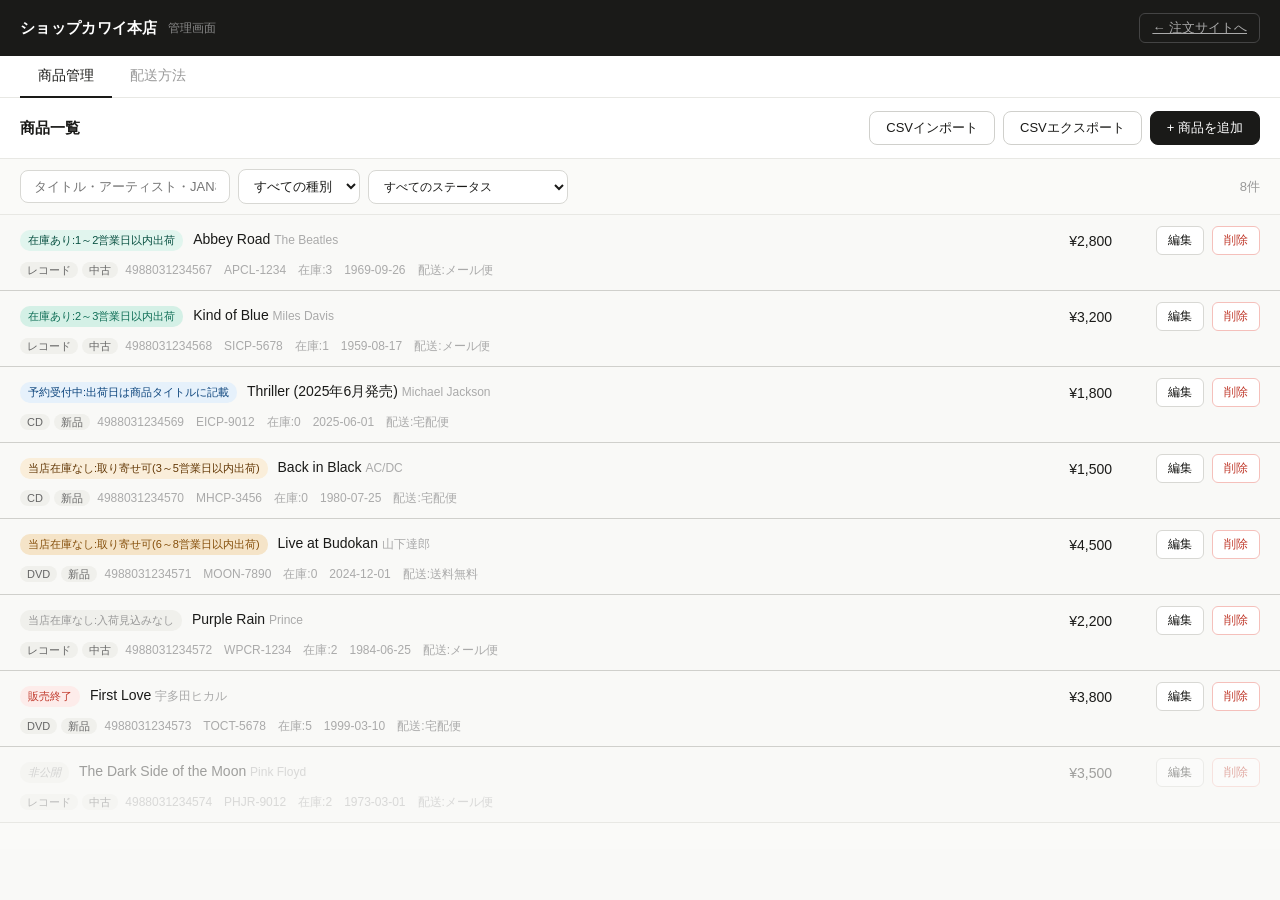
==== admin.html @ 80e2c45f "Add files via upload" ====
<!DOCTYPE html>
<html lang="ja">
<head>
<meta charset="UTF-8">
<meta name="viewport" content="width=device-width, initial-scale=1.0">
<title>管理画面 - ショップカワイ本店</title>
<style>
*{box-sizing:border-box;margin:0;padding:0}
body{font-family:-apple-system,BlinkMacSystemFont,'Hiragino Sans','Hiragino Kaku Gothic ProN','Noto Sans JP',sans-serif;background:#f9f9f7;color:#1a1a18;font-size:15px}

/* ========== 共通 ========== */
.btn{padding:7px 16px;border:1px solid #d0d0cc;border-radius:8px;font-size:13px;cursor:pointer;background:#fff;color:#1a1a18}
.btn:hover{background:#f3f3f0}
.btn.primary{background:#1a1a18;color:#fff;border-color:#1a1a18}
.btn.primary:hover{opacity:.85}
.btn.danger{color:#c0392b;border-color:#f5c0bb}
.btn.danger:hover{background:#fdf0ee}
.btn.sm{padding:5px 11px;font-size:12px}
.status-badge{font-size:11px;padding:2px 8px;border-radius:10px;white-space:nowrap;display:inline-block;line-height:1.5}
.cat-badge{font-size:11px;padding:2px 7px;border-radius:10px;background:#f0f0ec;color:#666;margin-right:4px}
.cond-badge{font-size:11px;padding:2px 7px;border-radius:10px;background:#f0f0ec;color:#666;margin-right:4px}
.s-in1{background:#e1f5ee;color:#085041}
.s-in2{background:#d4f0e6;color:#0f6e56}
.s-rsv{background:#e6f1fb;color:#0c447c}
.s-ord1{background:#faeeda;color:#633806}
.s-ord2{background:#f5e4c8;color:#854f0b}
.s-noin{background:#f0f0ec;color:#999}
.s-end{background:#fdecea;color:#c0392b}
.s-hid{background:#f0f0ec;color:#999;font-style:italic}

/* ========== ヘッダー ========== */
.site-header{background:#1a1a18;padding:13px 20px;display:flex;align-items:center;justify-content:space-between}
.site-logo{font-size:15px;font-weight:600;color:#fff;letter-spacing:.02em}
.header-sub{font-size:12px;color:#888;margin-left:10px}
.back-link{font-size:13px;color:#aaa;cursor:pointer;padding:5px 12px;border:1px solid #444;border-radius:6px}
.back-link:hover{color:#fff;border-color:#888}

/* ========== タブ ========== */
.admin-tabs{background:#fff;border-bottom:1px solid #e8e8e4;display:flex;padding:0 20px}
.admin-tab{padding:11px 18px;font-size:14px;cursor:pointer;color:#999;border-bottom:2px solid transparent;margin-bottom:-1px}
.admin-tab.active{color:#1a1a18;border-bottom-color:#1a1a18;font-weight:500}
.tab-content{display:none}
.tab-content.active{display:block}

/* ========== 商品管理 ========== */
.admin-header{padding:13px 20px;border-bottom:1px solid #e8e8e4;background:#fff;display:flex;align-items:center;justify-content:space-between;flex-wrap:wrap;gap:8px}
.admin-title{font-size:15px;font-weight:600;color:#1a1a18}
.admin-btns{display:flex;gap:8px;flex-wrap:wrap}
.admin-toolbar{padding:10px 20px;display:flex;gap:8px;flex-wrap:wrap;align-items:center;border-bottom:1px solid #e8e8e4;background:#fafaf8}
.admin-search{padding:8px 13px;border:1px solid #d8d8d4;border-radius:8px;font-size:13px;color:#1a1a18;background:#fff;width:210px;outline:none}
.admin-search:focus{border-color:#888}
.admin-select{padding:8px 11px;border:1px solid #d8d8d4;border-radius:8px;font-size:13px;color:#1a1a18;background:#fff;max-width:200px}
.count-label{font-size:13px;color:#999;margin-left:auto}

/* 2行テーブル（管理画面） */
.admin-tbl{width:100%;border-collapse:collapse;font-size:14px}
.admin-tbl .r1 td{padding:11px 20px 4px;border-top:1px solid #d0d0cc;vertical-align:middle}
.admin-tbl .r2 td{padding:3px 20px 11px;vertical-align:top}
.admin-tbl .r1:first-child td{border-top:none}
.admin-tbl tr:hover td{background:#f8f8f6}
.admin-tbl .hidden-row td{opacity:.4}
.title-cell{min-width:0}
.meta-cell{font-size:12px;color:#aaa}
.admin-price-col{text-align:right;white-space:nowrap;font-weight:500;width:100px;vertical-align:middle;padding:11px 20px 4px}
.admin-action-col{text-align:right;white-space:nowrap;width:100px;vertical-align:middle;padding:11px 20px 4px}
.act-btn{padding:5px 11px;border:1px solid #d8d8d4;border-radius:6px;font-size:12px;cursor:pointer;background:#fff;color:#1a1a18;margin-left:4px}
.act-btn:hover{background:#f3f3f0}
.act-btn.del{color:#c0392b;border-color:#f5c0bb}
.act-btn.del:hover{background:#fdf0ee}

/* ページネーション */
.pagination{padding:13px 20px;display:flex;align-items:center;gap:7px;border-top:1px solid #e8e8e4;flex-wrap:wrap;background:#fafaf8}
.page-btn{padding:6px 13px;border:1px solid #d8d8d4;border-radius:7px;font-size:13px;cursor:pointer;background:#fff;color:#1a1a18}
.page-btn:hover{background:#f3f3f0}
.page-btn.active{background:#1a1a18;color:#fff;border-color:#1a1a18}
.page-info{font-size:13px;color:#999;margin-left:auto}

/* ========== 配送方法管理 ========== */
.shipping-wrap{padding:20px;max-width:860px}
.shipping-card{background:#fff;border:1px solid #e8e8e4;border-radius:12px;margin-bottom:14px;overflow:hidden}
.shipping-card-header{padding:14px 18px;display:flex;align-items:center;gap:10px;border-bottom:1px solid #f0f0ec}
.shipping-card-title{font-size:15px;font-weight:600;flex:1}
.shipping-type-badge{font-size:11px;padding:3px 9px;border-radius:10px;background:#f0f0ec;color:#666}
.shipping-type-badge.flat{background:#e6f1fb;color:#0c447c}
.shipping-type-badge.pref{background:#faeeda;color:#633806}
.shipping-type-badge.free{background:#e1f5ee;color:#085041}
.default-badge{font-size:11px;padding:3px 9px;border-radius:10px;background:#1a1a18;color:#fff}
.shipping-card-body{padding:14px 18px;font-size:13px;color:#888}
.pref-grid{display:grid;grid-template-columns:repeat(auto-fill,minmax(160px,1fr));gap:6px;margin-top:10px}
.pref-row{display:flex;align-items:center;gap:6px;font-size:12px}
.pref-name{width:72px;color:#555;flex-shrink:0}
.pref-input{width:80px;padding:3px 7px;border:1px solid #d8d8d4;border-radius:5px;font-size:12px;text-align:right}
.add-shipping-btn{background:#fff;border:1px dashed #d0d0cc;border-radius:12px;padding:16px;text-align:center;cursor:pointer;color:#999;font-size:14px;margin-bottom:14px}
.add-shipping-btn:hover{background:#f5f5f2;color:#555}

/* ========== モーダル共通 ========== */
.modal-overlay{display:none;position:fixed;inset:0;background:rgba(0,0,0,.45);z-index:300;align-items:flex-start;justify-content:center;padding:40px 16px;overflow-y:auto}
.modal-overlay.open{display:flex}
.modal{background:#fff;border-radius:14px;border:1px solid #e8e8e4;width:100%;max-width:580px;overflow:hidden}
.modal-header{padding:15px 18px;border-bottom:1px solid #e8e8e4;display:flex;align-items:center;justify-content:space-between}
.modal-title{font-size:15px;font-weight:600;color:#1a1a18}
.modal-close{background:transparent;border:none;font-size:21px;cursor:pointer;color:#ccc;line-height:1}
.modal-close:hover{color:#999}
.modal-body{padding:18px;display:grid;grid-template-columns:1fr 1fr;gap:13px}
.modal-body .full{grid-column:1/-1}
.modal-label{font-size:12px;color:#999;margin-bottom:5px;display:block;font-weight:500}
.modal-input,.modal-select{width:100%;padding:9px 11px;border:1px solid #d8d8d4;border-radius:8px;font-size:14px;color:#1a1a18;background:#fff;font-family:inherit;outline:none}
.modal-input:focus,.modal-select:focus{border-color:#888}
.modal-footer{padding:13px 18px;border-top:1px solid #e8e8e4;display:flex;justify-content:flex-end;gap:8px}

/* 配送モーダル */
.shipping-modal-body{padding:18px}
.shipping-type-select{display:flex;gap:10px;margin-bottom:16px}
.type-opt{flex:1;border:1px solid #d8d8d4;border-radius:8px;padding:12px;text-align:center;cursor:pointer;font-size:13px;color:#888}
.type-opt.selected{border-color:#1a1a18;background:#1a1a18;color:#fff}
.type-opt:hover:not(.selected){background:#f5f5f2}
.modal-pref-grid{display:grid;grid-template-columns:repeat(auto-fill,minmax(150px,1fr));gap:6px;max-height:260px;overflow-y:auto;border:1px solid #e8e8e4;border-radius:8px;padding:10px;margin-top:8px}

/* CSV */
.csv-note{font-size:13px;color:#888;margin-bottom:11px;line-height:1.7}
.csv-format{background:#f5f5f2;border-radius:8px;padding:11px;font-size:11px;font-family:monospace;color:#888;margin-bottom:15px;word-break:break-all}
.file-drop{border:1px dashed #d0d0cc;border-radius:10px;padding:24px;text-align:center;cursor:pointer;margin-bottom:13px}
.file-drop:hover{background:#f5f5f2}
.import-opt{display:flex;flex-direction:column;gap:9px;margin-bottom:9px}
.import-opt label{display:flex;align-items:center;gap:7px;font-size:13px;color:#888;cursor:pointer}

/* レスポンシブ */
@media(max-width:600px){
  .admin-toolbar{gap:6px}
  .admin-search{width:100%}
  .shipping-type-select{flex-direction:column}
}
</style>
</head>
<body>

<div class="site-header">
  <div style="display:flex;align-items:center">
    <span class="site-logo">ショップカワイ本店</span>
    <span class="header-sub">管理画面</span>
  </div>
  <a href="index.html" class="back-link">← 注文サイトへ</a>
</div>

<div class="admin-tabs">
  <div class="admin-tab active" onclick="showTab('products')" id="tab-products">商品管理</div>
  <div class="admin-tab" onclick="showTab('shipping')" id="tab-shipping">配送方法</div>
</div>

<!-- ========== 商品管理タブ ========== -->
<div class="tab-content active" id="content-products">
  <div class="admin-header">
    <span class="admin-title">商品一覧</span>
    <div class="admin-btns">
      <button class="btn" onclick="openCsvModal()">CSVインポート</button>
      <button class="btn" onclick="exportCsv()">CSVエクスポート</button>
      <button class="btn primary" onclick="openEditModal(null)">+ 商品を追加</button>
    </div>
  </div>
  <div class="admin-toolbar">
    <input class="admin-search" type="text" placeholder="タイトル・アーティスト・JAN検索" oninput="doAdminSearch(this.value)">
    <select class="admin-select" onchange="doAdminFilterCat(this.value)">
      <option value="">すべての種別</option>
      <option>CD</option><option>DVD</option><option>レコード</option>
    </select>
    <select class="admin-select" onchange="doAdminFilterStatus(this.value)" style="font-size:12px">
      <option value="">すべてのステータス</option>
      <option>在庫あり:1～2営業日以内出荷</option>
      <option>在庫あり:2～3営業日以内出荷</option>
      <option>予約受付中:出荷日は商品タイトルに記載</option>
      <option>当店在庫なし:取り寄せ可(3～5営業日以内出荷)</option>
      <option>当店在庫なし:取り寄せ可(6～8営業日以内出荷)</option>
      <option>当店在庫なし:入荷見込みなし</option>
      <option>販売終了</option>
      <option>非公開</option>
    </select>
    <span class="count-label" id="admin-count"></span>
  </div>
  <div style="overflow-x:auto">
    <table class="admin-tbl"><tbody id="admin-tbl-body"></tbody></table>
  </div>
  <div class="pagination" id="pagination"></div>
</div>

<!-- ========== 配送方法タブ ========== -->
<div class="tab-content" id="content-shipping">
  <div class="admin-header">
    <span class="admin-title">配送方法の設定</span>
    <button class="btn primary" onclick="openShippingModal(null)">+ 配送方法を追加</button>
  </div>
  <div class="shipping-wrap" id="shipping-list"></div>
</div>

<!-- ===== 商品編集モーダル ===== -->
<div class="modal-overlay" id="edit-modal">
  <div class="modal">
    <div class="modal-header">
      <span class="modal-title" id="edit-modal-title">商品を追加</span>
      <button class="modal-close" onclick="closeEditModal()">✕</button>
    </div>
    <div class="modal-body">
      <div class="full"><label class="modal-label">ステータス</label>
        <select class="modal-select" id="f-status">
          <option>在庫あり:1～2営業日以内出荷</option>
          <option>在庫あり:2～3営業日以内出荷</option>
          <option>予約受付中:出荷日は商品タイトルに記載</option>
          <option>当店在庫なし:取り寄せ可(3～5営業日以内出荷)</option>
          <option>当店在庫なし:取り寄せ可(6～8営業日以内出荷)</option>
          <option>当店在庫なし:入荷見込みなし</option>
          <option>販売終了</option>
          <option>非公開</option>
        </select>
      </div>
      <div class="full"><label class="modal-label">配送方法</label>
        <select class="modal-select" id="f-shipping"></select>
      </div>
      <div><label class="modal-label">種別</label>
        <select class="modal-select" id="f-cat"><option>CD</option><option>DVD</option><option>レコード</option></select>
      </div>
      <div><label class="modal-label">コンディション</label>
        <select class="modal-select" id="f-cond"><option>新品</option><option>中古</option></select>
      </div>
      <div class="full"><label class="modal-label">タイトル</label><input class="modal-input" id="f-title" placeholder="タイトルを入力"></div>
      <div class="full"><label class="modal-label">アーティスト</label><input class="modal-input" id="f-artist" placeholder="アーティスト名"></div>
      <div><label class="modal-label">JANコード</label><input class="modal-input" id="f-jan" placeholder="4988031234567"></div>
      <div><label class="modal-label">品番</label><input class="modal-input" id="f-num" placeholder="XXXX-0000"></div>
      <div><label class="modal-label">発売日</label><input class="modal-input" type="date" id="f-date"></div>
      <div><label class="modal-label">在庫数</label><input class="modal-input" type="number" id="f-stock" placeholder="0" min="0"></div>
      <div class="full"><label class="modal-label">価格(税込)</label><input class="modal-input" type="number" id="f-price" placeholder="0" min="0"></div>
    </div>
    <div class="modal-footer">
      <button class="btn" onclick="closeEditModal()">キャンセル</button>
      <button class="btn primary" onclick="saveProduct()">保存</button>
    </div>
  </div>
</div>

<!-- ===== CSVモーダル ===== -->
<div class="modal-overlay" id="csv-modal">
  <div class="modal">
    <div class="modal-header">
      <span class="modal-title">CSVインポート</span>
      <button class="modal-close" onclick="closeCsvModal()">✕</button>
    </div>
    <div style="padding:18px">
      <div class="csv-note">
        Googleスプレッドシートで「ファイル → ダウンロード → CSV(.csv)」で書き出したファイルを読み込めます。<br>
        1行目はヘッダー行として扱われます。配送方法は配送方法名で照合します。
      </div>
      <div class="csv-format">ステータス,種別,タイトル,アーティスト,JANコード,品番,コンディション,発売日,在庫数,価格,配送方法名</div>
      <div class="file-drop" onclick="document.getElementById('csv-file').click()">
        <div style="font-size:14px;color:#888">クリックしてCSVファイルを選択</div>
        <div style="font-size:12px;color:#bbb;margin-top:4px">または .csv ファイルをここにドロップ</div>
        <input type="file" id="csv-file" accept=".csv" style="display:none" onchange="readCsv(this)">
      </div>
      <div class="import-opt">
        <label><input type="radio" name="import-mode" value="merge" checked> 既存データに追加・上書き（JANコードで照合）</label>
        <label><input type="radio" name="import-mode" value="replace"> 全データを置き換える</label>
      </div>
      <div id="csv-preview" style="font-size:13px;color:#888;margin-top:9px"></div>
    </div>
    <div class="modal-footer">
      <button class="btn" onclick="closeCsvModal()">キャンセル</button>
      <button class="btn primary" id="import-btn" onclick="doImport()" style="display:none">インポート実行</button>
    </div>
  </div>
</div>

<!-- ===== 配送方法モーダル ===== -->
<div class="modal-overlay" id="shipping-modal">
  <div class="modal" style="max-width:640px">
    <div class="modal-header">
      <span class="modal-title" id="shipping-modal-title">配送方法を追加</span>
      <button class="modal-close" onclick="closeShippingModal()">✕</button>
    </div>
    <div class="shipping-modal-body">
      <div style="margin-bottom:13px">
        <label class="modal-label">配送方法名</label>
        <input class="modal-input" id="s-name" placeholder="例：メール便、ゆうパック など">
      </div>
      <div style="margin-bottom:13px">
        <label class="modal-label">料金タイプ</label>
        <div class="shipping-type-select">
          <div class="type-opt selected" onclick="selectType('flat',this)" id="type-flat">全国一律</div>
          <div class="type-opt" onclick="selectType('pref',this)" id="type-pref">都道府県別</div>
          <div class="type-opt" onclick="selectType('free',this)" id="type-free">送料無料</div>
        </div>
      </div>
      <!-- 全国一律 -->
      <div id="flat-area">
        <label class="modal-label">送料（円）</label>
        <input class="modal-input" type="number" id="s-flat-fee" placeholder="200" min="0" style="width:160px">
      </div>
      <!-- 都道府県別 -->
      <div id="pref-area" style="display:none">
        <label class="modal-label">都道府県別送料（円）</label>
        <div class="modal-pref-grid" id="pref-fee-grid"></div>
      </div>
      <!-- 送料無料は入力不要 -->
      <div id="free-area" style="display:none">
        <div style="background:#e1f5ee;border-radius:8px;padding:12px;font-size:13px;color:#085041">送料無料として設定されます。</div>
      </div>
      <div style="margin-top:16px;display:flex;align-items:center;gap:8px">
        <input type="checkbox" id="s-default" style="width:16px;height:16px">
        <label for="s-default" style="font-size:14px;color:#555;cursor:pointer">この配送方法をデフォルトに設定する</label>
      </div>
    </div>
    <div class="modal-footer">
      <button class="btn" onclick="closeShippingModal()">キャンセル</button>
      <button class="btn primary" onclick="saveShipping()">保存</button>
    </div>
  </div>
</div>

<script>
// ============================================================
// 設定
// ============================================================
const STATUS_CLASS = {
  '在庫あり:1～2営業日以内出荷':               's-in1',
  '在庫あり:2～3営業日以内出荷':               's-in2',
  '予約受付中:出荷日は商品タイトルに記載':       's-rsv',
  '当店在庫なし:取り寄せ可(3～5営業日以内出荷)': 's-ord1',
  '当店在庫なし:取り寄せ可(6～8営業日以内出荷)': 's-ord2',
  '当店在庫なし:入荷見込みなし':               's-noin',
  '販売終了': 's-end',
  '非公開':   's-hid',
};

const PREFS = ['北海道','青森県','岩手県','宮城県','秋田県','山形県','福島県','茨城県','栃木県','群馬県','埼玉県','千葉県','東京都','神奈川県','新潟県','富山県','石川県','福井県','山梨県','長野県','岐阜県','静岡県','愛知県','三重県','滋賀県','京都府','大阪府','兵庫県','奈良県','和歌山県','鳥取県','島根県','岡山県','広島県','山口県','徳島県','香川県','愛媛県','高知県','福岡県','佐賀県','長崎県','熊本県','大分県','宮崎県','鹿児島県','沖縄県'];

// ============================================================
// localStorage
// ============================================================
function loadProducts() {
  try { const d = localStorage.getItem('skProducts'); return d ? JSON.parse(d) : getDefaultProducts(); }
  catch(e) { return getDefaultProducts(); }
}
function saveProducts() {
  localStorage.setItem('skProducts', JSON.stringify(products));
}
function loadShippingMethods() {
  try { const d = localStorage.getItem('skShipping'); return d ? JSON.parse(d) : getDefaultShipping(); }
  catch(e) { return getDefaultShipping(); }
}
function saveShippingMethods() {
  localStorage.setItem('skShipping', JSON.stringify(shippingMethods));
}

function getDefaultProducts() {
  return [
    {id:1,status:'在庫あり:1～2営業日以内出荷',cat:'レコード',title:'Abbey Road',artist:'The Beatles',jan:'4988031234567',num:'APCL-1234',cond:'中古',date:'1969-09-26',stock:3,price:2800,shippingId:1},
    {id:2,status:'在庫あり:2～3営業日以内出荷',cat:'レコード',title:'Kind of Blue',artist:'Miles Davis',jan:'4988031234568',num:'SICP-5678',cond:'中古',date:'1959-08-17',stock:1,price:3200,shippingId:1},
    {id:3,status:'予約受付中:出荷日は商品タイトルに記載',cat:'CD',title:'Thriller (2025年6月発売)',artist:'Michael Jackson',jan:'4988031234569',num:'EICP-9012',cond:'新品',date:'2025-06-01',stock:0,price:1800,shippingId:2},
    {id:4,status:'当店在庫なし:取り寄せ可(3～5営業日以内出荷)',cat:'CD',title:'Back in Black',artist:'AC/DC',jan:'4988031234570',num:'MHCP-3456',cond:'新品',date:'1980-07-25',stock:0,price:1500,shippingId:2},
    {id:5,status:'当店在庫なし:取り寄せ可(6～8営業日以内出荷)',cat:'DVD',title:'Live at Budokan',artist:'山下達郎',jan:'4988031234571',num:'MOON-7890',cond:'新品',date:'2024-12-01',stock:0,price:4500,shippingId:3},
    {id:6,status:'当店在庫なし:入荷見込みなし',cat:'レコード',title:'Purple Rain',artist:'Prince',jan:'4988031234572',num:'WPCR-1234',cond:'中古',date:'1984-06-25',stock:2,price:2200,shippingId:1},
    {id:7,status:'販売終了',cat:'DVD',title:'First Love',artist:'宇多田ヒカル',jan:'4988031234573',num:'TOCT-5678',cond:'新品',date:'1999-03-10',stock:5,price:3800,shippingId:2},
    {id:8,status:'非公開',cat:'レコード',title:'The Dark Side of the Moon',artist:'Pink Floyd',jan:'4988031234574',num:'PHJR-9012',cond:'中古',date:'1973-03-01',stock:2,price:3500,shippingId:1},
  ];
}

function getDefaultShipping() {
  return [
    {id:1,name:'メール便',type:'flat',flatFee:200,isDefault:true},
    {id:2,name:'宅配便',type:'pref',prefFees:{'北海道':1500,'青森県':1200,'岩手県':1200,'宮城県':1200,'秋田県':1200,'山形県':1200,'福島県':1100,'茨城県':800,'栃木県':800,'群馬県':800,'埼玉県':800,'千葉県':800,'東京都':800,'神奈川県':800,'新潟県':900,'富山県':900,'石川県':900,'福井県':900,'山梨県':900,'長野県':900,'岐阜県':900,'静岡県':900,'愛知県':900,'三重県':900,'滋賀県':1000,'京都府':1000,'大阪府':1000,'兵庫県':1000,'奈良県':1000,'和歌山県':1000,'鳥取県':1100,'島根県':1100,'岡山県':1100,'広島県':1100,'山口県':1100,'徳島県':1200,'香川県':1200,'愛媛県':1200,'高知県':1200,'福岡県':1200,'佐賀県':1200,'長崎県':1200,'熊本県':1200,'大分県':1200,'宮崎県':1200,'鹿児島県':1200,'沖縄県':1800},isDefault:false},
    {id:3,name:'送料無料',type:'free',flatFee:0,isDefault:false},
  ];
}

let products = loadProducts();
let shippingMethods = loadShippingMethods();
let nextProductId = products.length ? Math.max(...products.map(p=>p.id)) + 1 : 1;
let nextShippingId = shippingMethods.length ? Math.max(...shippingMethods.map(s=>s.id)) + 1 : 1;

// ============================================================
// タブ切替
// ============================================================
function showTab(name) {
  document.querySelectorAll('.admin-tab').forEach(t => t.classList.remove('active'));
  document.querySelectorAll('.tab-content').forEach(c => c.classList.remove('active'));
  document.getElementById('tab-' + name).classList.add('active');
  document.getElementById('content-' + name).classList.add('active');
  if (name === 'shipping') renderShipping();
}

// ============================================================
// 商品管理
// ============================================================
let adminSearch = '', adminFilterCat = '', adminFilterStatus = '';
let curPage = 1;
const PER_PAGE = 20;
let editingId = null, csvRows = [];

function adminFiltered() {
  return products.filter(p => {
    const s = adminSearch.toLowerCase();
    const ms = s === '' || p.title.toLowerCase().includes(s) || p.artist.toLowerCase().includes(s) || p.jan.includes(s) || p.num.toLowerCase().includes(s);
    return ms && (adminFilterCat === '' || p.cat === adminFilterCat) && (adminFilterStatus === '' || p.status === adminFilterStatus);
  });
}

function doAdminSearch(v)       { adminSearch = v;       curPage = 1; renderAdmin(); }
function doAdminFilterCat(v)    { adminFilterCat = v;    curPage = 1; renderAdmin(); }
function doAdminFilterStatus(v) { adminFilterStatus = v; curPage = 1; renderAdmin(); }

function getShippingName(id) {
  const s = shippingMethods.find(x => x.id === id);
  return s ? s.name : '—';
}

function renderAdmin() {
  const list  = adminFiltered();
  const total = list.length;
  const pages = Math.max(1, Math.ceil(total / PER_PAGE));
  if (curPage > pages) curPage = 1;
  const slice = list.slice((curPage - 1) * PER_PAGE, curPage * PER_PAGE);
  document.getElementById('admin-count').textContent = total + '件';

  const tbody = document.getElementById('admin-tbl-body');
  if (!slice.length) {
    tbody.innerHTML = '<tr><td style="text-align:center;padding:36px;color:#bbb">該当商品なし</td></tr>';
    renderPagination(0, 1); return;
  }
  tbody.innerHTML = slice.map(p => {
    const hidden = p.status === '非公開';
    return `
      <tr class="r1${hidden ? ' hidden-row' : ''}">
        <td class="title-cell">
          <span class="status-badge ${STATUS_CLASS[p.status] || 's-hid'}" style="margin-right:6px">${p.status}</span>
          <span style="font-weight:500">${p.title}</span> <span style="font-size:12px;color:#aaa;font-weight:400">${p.artist}</span>
        </td>
        <td class="admin-price-col">¥${p.price.toLocaleString()}</td>
        <td class="admin-action-col">
          <button class="act-btn" onclick="openEditModal(${p.id})">編集</button>
          <button class="act-btn del" onclick="deleteProduct(${p.id})">削除</button>
        </td>
      </tr>
      <tr class="r2${hidden ? ' hidden-row' : ''}">
        <td class="meta-cell" colspan="3">
          <span class="cat-badge">${p.cat}</span><span class="cond-badge">${p.cond}</span>
          ${p.jan}　${p.num}　在庫:${p.stock}　${p.date || ''}　配送:${getShippingName(p.shippingId)}
        </td>
      </tr>`;
  }).join('');
  renderPagination(total, pages);
}

function renderPagination(total, pages) {
  const el = document.getElementById('pagination');
  if (pages <= 1) { el.innerHTML = ''; return; }
  let h = '';
  for (let i = 1; i <= pages; i++) h += `<button class="page-btn${i === curPage ? ' active' : ''}" onclick="goPage(${i})">${i}</button>`;
  h += `<span class="page-info">${curPage} / ${pages} ページ</span>`;
  el.innerHTML = h;
}

function goPage(p) { curPage = p; renderAdmin(); }

function buildShippingSelect(selectedId) {
  const sel = document.getElementById('f-shipping');
  const defaultS = shippingMethods.find(s => s.isDefault);
  sel.innerHTML = shippingMethods.map(s =>
    `<option value="${s.id}"${s.id === selectedId ? ' selected' : ''}>${s.name}${s.isDefault ? '（デフォルト）' : ''}</option>`
  ).join('');
  if (!selectedId && defaultS) sel.value = defaultS.id;
}

function openEditModal(id) {
  editingId = id;
  document.getElementById('edit-modal-title').textContent = id ? '商品を編集' : '商品を追加';
  if (id) {
    const p = products.find(x => x.id === id);
    document.getElementById('f-status').value = p.status;
    document.getElementById('f-cat').value    = p.cat;
    document.getElementById('f-cond').value   = p.cond;
    document.getElementById('f-title').value  = p.title;
    document.getElementById('f-artist').value = p.artist;
    document.getElementById('f-jan').value    = p.jan;
    document.getElementById('f-num').value    = p.num;
    document.getElementById('f-date').value   = p.date || '';
    document.getElementById('f-stock').value  = p.stock;
    document.getElementById('f-price').value  = p.price;
    buildShippingSelect(p.shippingId);
  } else {
    ['f-title','f-artist','f-jan','f-num','f-date','f-stock','f-price'].forEach(x => document.getElementById(x).value = '');
    document.getElementById('f-status').value = '在庫あり:1～2営業日以内出荷';
    document.getElementById('f-cat').value    = 'CD';
    document.getElementById('f-cond').value   = '新品';
    buildShippingSelect(null);
  }
  document.getElementById('edit-modal').classList.add('open');
}

function closeEditModal() { document.getElementById('edit-modal').classList.remove('open'); }

function saveProduct() {
  const p = {
    status:     document.getElementById('f-status').value,
    cat:        document.getElementById('f-cat').value,
    cond:       document.getElementById('f-cond').value,
    title:      document.getElementById('f-title').value.trim(),
    artist:     document.getElementById('f-artist').value.trim(),
    jan:        document.getElementById('f-jan').value.trim(),
    num:        document.getElementById('f-num').value.trim(),
    date:       document.getElementById('f-date').value,
    stock:      parseInt(document.getElementById('f-stock').value) || 0,
    price:      parseInt(document.getElementById('f-price').value) || 0,
    shippingId: parseInt(document.getElementById('f-shipping').value) || shippingMethods.find(s=>s.isDefault)?.id || 1,
  };
  if (!p.title) { alert('タイトルを入力してください'); return; }
  if (editingId) {
    const idx = products.findIndex(x => x.id === editingId);
    products[idx] = { ...products[idx], ...p };
  } else {
    products.unshift({ id: nextProductId++, ...p });
  }
  saveProducts();
  closeEditModal();
  renderAdmin();
}

function deleteProduct(id) {
  if (!confirm('この商品を削除しますか？')) return;
  products = products.filter(x => x.id !== id);
  saveProducts();
  renderAdmin();
}

// ============================================================
// CSV
// ============================================================
function openCsvModal() {
  csvRows = [];
  document.getElementById('csv-preview').textContent = '';
  document.getElementById('import-btn').style.display = 'none';
  document.getElementById('csv-file').value = '';
  document.getElementById('csv-modal').classList.add('open');
}
function closeCsvModal() { document.getElementById('csv-modal').classList.remove('open'); }

function readCsv(input) {
  const file = input.files[0]; if (!file) return;
  const reader = new FileReader();
  reader.onload = e => {
    const lines = e.target.result.split(/\r?\n/).filter(l => l.trim());
    csvRows = lines.slice(1).map(line => {
      const c = line.split(',');
      const shippingName = (c[10] || '').trim();
      const sm = shippingMethods.find(s => s.name === shippingName);
      const defaultSm = shippingMethods.find(s => s.isDefault) || shippingMethods[0];
      return {
        status:     c[0] || '在庫あり:1～2営業日以内出荷',
        cat:        c[1] || 'CD',
        title:      c[2] || '',
        artist:     c[3] || '',
        jan:        c[4] || '',
        num:        c[5] || '',
        cond:       c[6] || '新品',
        date:       c[7] || '',
        stock:      parseInt(c[8]) || 0,
        price:      parseInt(c[9]) || 0,
        shippingId: sm ? sm.id : defaultSm.id,
      };
    }).filter(r => r.title);
    document.getElementById('csv-preview').textContent = csvRows.length + '件のデータを読み込みました';
    document.getElementById('import-btn').style.display = '';
  };
  reader.readAsText(file, 'UTF-8');
}

function doImport() {
  const mode = document.querySelector('input[name="import-mode"]:checked').value;
  if (mode === 'replace') {
    products = csvRows.map((r, i) => ({ id: nextProductId + i, ...r }));
    nextProductId += csvRows.length;
  } else {
    csvRows.forEach(r => {
      const idx = products.findIndex(p => p.jan && p.jan === r.jan);
      if (idx >= 0) products[idx] = { ...products[idx], ...r };
      else products.unshift({ id: nextProductId++, ...r });
    });
  }
  saveProducts();
  closeCsvModal();
  renderAdmin();
  alert(csvRows.length + '件をインポートしました');
}

function exportCsv() {
  const header = 'ステータス,種別,タイトル,アーティスト,JANコード,品番,コンディション,発売日,在庫数,価格,配送方法名';
  const rows = products.map(p => {
    const sname = getShippingName(p.shippingId);
    return [p.status,p.cat,p.title,p.artist,p.jan,p.num,p.cond,p.date||'',p.stock,p.price,sname].join(',');
  });
  const blob = new Blob(['\uFEFF' + header + '\n' + rows.join('\n')], { type: 'text/csv;charset=utf-8;' });
  const a = document.createElement('a'); a.href = URL.createObjectURL(blob); a.download = 'products.csv'; a.click();
}

// ============================================================
// 配送方法管理
// ============================================================
let editingShippingId = null;
let currentType = 'flat';

function renderShipping() {
  const el = document.getElementById('shipping-list');
  if (!shippingMethods.length) {
    el.innerHTML = '<div style="text-align:center;padding:40px;color:#bbb;font-size:14px">配送方法が登録されていません</div>';
    return;
  }
  el.innerHTML = shippingMethods.map(s => {
    const typeLabel = { flat:'全国一律', pref:'都道府県別', free:'送料無料' }[s.type] || s.type;
    let bodyHtml = '';
    if (s.type === 'flat') bodyHtml = `全国一律 ¥${s.flatFee.toLocaleString()}`;
    else if (s.type === 'free') bodyHtml = '送料無料';
    else if (s.type === 'pref') {
      const fees = Object.entries(s.prefFees).map(([k,v]) => `${k}:¥${v.toLocaleString()}`).join('　');
      bodyHtml = `<div style="margin-top:4px;line-height:1.8;font-size:12px">${fees}</div>`;
    }
    return `
      <div class="shipping-card">
        <div class="shipping-card-header">
          <span class="shipping-card-title">${s.name}</span>
          <span class="shipping-type-badge ${s.type}">${typeLabel}</span>
          ${s.isDefault ? '<span class="default-badge">デフォルト</span>' : ''}
          <button class="btn sm" style="margin-left:8px" onclick="openShippingModal(${s.id})">編集</button>
          <button class="btn sm danger" onclick="deleteShipping(${s.id})">削除</button>
        </div>
        <div class="shipping-card-body">${bodyHtml}</div>
      </div>`;
  }).join('');
}

function selectType(type, el) {
  currentType = type;
  document.querySelectorAll('.type-opt').forEach(o => o.classList.remove('selected'));
  el.classList.add('selected');
  document.getElementById('flat-area').style.display = type === 'flat' ? 'block' : 'none';
  document.getElementById('pref-area').style.display = type === 'pref' ? 'block' : 'none';
  document.getElementById('free-area').style.display = type === 'free' ? 'block' : 'none';
}

function buildPrefGrid(existingFees) {
  const grid = document.getElementById('pref-fee-grid');
  grid.innerHTML = PREFS.map(pref => `
    <div class="pref-row">
      <span class="pref-name">${pref}</span>
      <input class="pref-input" type="number" min="0" data-pref="${pref}" value="${existingFees && existingFees[pref] !== undefined ? existingFees[pref] : ''}">
    </div>`).join('');
}

function openShippingModal(id) {
  editingShippingId = id;
  document.getElementById('shipping-modal-title').textContent = id ? '配送方法を編集' : '配送方法を追加';

  if (id) {
    const s = shippingMethods.find(x => x.id === id);
    document.getElementById('s-name').value = s.name;
    document.getElementById('s-default').checked = s.isDefault;
    selectType(s.type, document.getElementById('type-' + s.type));
    if (s.type === 'flat') document.getElementById('s-flat-fee').value = s.flatFee;
    if (s.type === 'pref') buildPrefGrid(s.prefFees);
    else buildPrefGrid({});
  } else {
    document.getElementById('s-name').value = '';
    document.getElementById('s-default').checked = false;
    document.getElementById('s-flat-fee').value = '';
    selectType('flat', document.getElementById('type-flat'));
    buildPrefGrid({});
  }
  document.getElementById('shipping-modal').classList.add('open');
}

function closeShippingModal() { document.getElementById('shipping-modal').classList.remove('open'); }

function saveShipping() {
  const name = document.getElementById('s-name').value.trim();
  if (!name) { alert('配送方法名を入力してください'); return; }
  const isDefault = document.getElementById('s-default').checked;

  let obj = { name, type: currentType, isDefault };

  if (currentType === 'flat') {
    obj.flatFee = parseInt(document.getElementById('s-flat-fee').value) || 0;
  } else if (currentType === 'pref') {
    const fees = {};
    document.querySelectorAll('#pref-fee-grid .pref-input').forEach(inp => {
      const v = parseInt(inp.value);
      if (!isNaN(v)) fees[inp.dataset.pref] = v;
    });
    obj.prefFees = fees;
  } else if (currentType === 'free') {
    obj.flatFee = 0;
  }

  if (isDefault) shippingMethods.forEach(s => s.isDefault = false);

  if (editingShippingId) {
    const idx = shippingMethods.findIndex(x => x.id === editingShippingId);
    shippingMethods[idx] = { ...shippingMethods[idx], ...obj };
  } else {
    shippingMethods.push({ id: nextShippingId++, ...obj });
  }

  saveShippingMethods();
  closeShippingModal();
  renderShipping();
  renderAdmin();
}

function deleteShipping(id) {
  if (shippingMethods.length <= 1) { alert('配送方法は最低1つ必要です'); return; }
  if (!confirm('この配送方法を削除しますか？\nこの配送方法が設定されている商品はデフォルトに変更されます。')) return;
  shippingMethods = shippingMethods.filter(x => x.id !== id);
  const def = shippingMethods.find(s => s.isDefault) || shippingMethods[0];
  if (!shippingMethods.find(s => s.isDefault)) def.isDefault = true;
  products.forEach(p => { if (p.shippingId === id) p.shippingId = def.id; });
  saveProducts();
  saveShippingMethods();
  renderShipping();
  renderAdmin();
}

// ============================================================
// 初期描画
// ============================================================
renderAdmin();
</script>
</body>
</html>
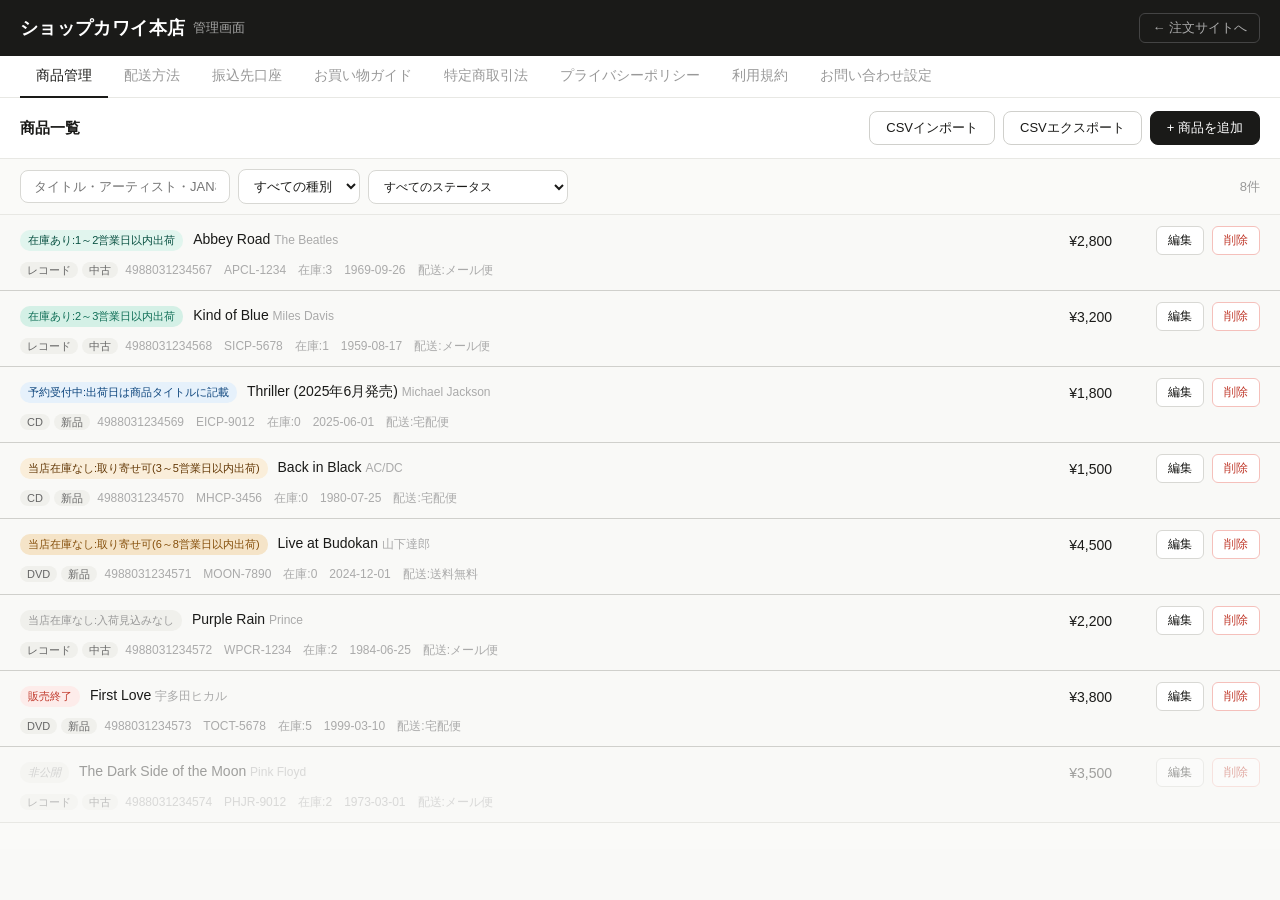
==== commit dc7321d6: "Add files via upload" ====
--- a/admin.html
+++ b/admin.html
@@ -4,45 +4,23 @@
 <meta charset="UTF-8">
 <meta name="viewport" content="width=device-width, initial-scale=1.0">
 <title>管理画面 - ショップカワイ本店</title>
+<link rel="stylesheet" href="common.css">
 <style>
-*{box-sizing:border-box;margin:0;padding:0}
-body{font-family:-apple-system,BlinkMacSystemFont,'Hiragino Sans','Hiragino Kaku Gothic ProN','Noto Sans JP',sans-serif;background:#f9f9f7;color:#1a1a18;font-size:15px}
-
-/* ========== 共通 ========== */
-.btn{padding:7px 16px;border:1px solid #d0d0cc;border-radius:8px;font-size:13px;cursor:pointer;background:#fff;color:#1a1a18}
-.btn:hover{background:#f3f3f0}
-.btn.primary{background:#1a1a18;color:#fff;border-color:#1a1a18}
-.btn.primary:hover{opacity:.85}
-.btn.danger{color:#c0392b;border-color:#f5c0bb}
-.btn.danger:hover{background:#fdf0ee}
-.btn.sm{padding:5px 11px;font-size:12px}
-.status-badge{font-size:11px;padding:2px 8px;border-radius:10px;white-space:nowrap;display:inline-block;line-height:1.5}
-.cat-badge{font-size:11px;padding:2px 7px;border-radius:10px;background:#f0f0ec;color:#666;margin-right:4px}
-.cond-badge{font-size:11px;padding:2px 7px;border-radius:10px;background:#f0f0ec;color:#666;margin-right:4px}
-.s-in1{background:#e1f5ee;color:#085041}
-.s-in2{background:#d4f0e6;color:#0f6e56}
-.s-rsv{background:#e6f1fb;color:#0c447c}
-.s-ord1{background:#faeeda;color:#633806}
-.s-ord2{background:#f5e4c8;color:#854f0b}
-.s-noin{background:#f0f0ec;color:#999}
-.s-end{background:#fdecea;color:#c0392b}
-.s-hid{background:#f0f0ec;color:#999;font-style:italic}
-
-/* ========== ヘッダー ========== */
-.site-header{background:#1a1a18;padding:13px 20px;display:flex;align-items:center;justify-content:space-between}
-.site-logo{font-size:15px;font-weight:600;color:#fff;letter-spacing:.02em}
-.header-sub{font-size:12px;color:#888;margin-left:10px}
-.back-link{font-size:13px;color:#aaa;cursor:pointer;padding:5px 12px;border:1px solid #444;border-radius:6px}
+/* ========== 管理画面固有 ========== */
+.admin-site-header{background:#1a1a18;padding:13px 20px;display:flex;align-items:center;justify-content:space-between}
+.admin-logo-wrap{display:flex;align-items:center;gap:8px}
+.admin-logo{font-size:18px;font-weight:600;color:#fff;letter-spacing:.02em}
+.admin-header-sub{font-size:13px;color:#fff;opacity:.6}
+.back-link{font-size:13px;color:#aaa;cursor:pointer;padding:5px 12px;border:1px solid #444;border-radius:6px;text-decoration:none}
 .back-link:hover{color:#fff;border-color:#888}
 
-/* ========== タブ ========== */
-.admin-tabs{background:#fff;border-bottom:1px solid #e8e8e4;display:flex;padding:0 20px}
-.admin-tab{padding:11px 18px;font-size:14px;cursor:pointer;color:#999;border-bottom:2px solid transparent;margin-bottom:-1px}
+.admin-tabs{background:#fff;border-bottom:1px solid #e8e8e4;display:flex;padding:0 20px;flex-wrap:wrap}
+.admin-tab{padding:11px 16px;font-size:14px;cursor:pointer;color:#999;border-bottom:2px solid transparent;margin-bottom:-1px;white-space:nowrap}
 .admin-tab.active{color:#1a1a18;border-bottom-color:#1a1a18;font-weight:500}
 .tab-content{display:none}
 .tab-content.active{display:block}
 
-/* ========== 商品管理 ========== */
+/* 商品管理 */
 .admin-header{padding:13px 20px;border-bottom:1px solid #e8e8e4;background:#fff;display:flex;align-items:center;justify-content:space-between;flex-wrap:wrap;gap:8px}
 .admin-title{font-size:15px;font-weight:600;color:#1a1a18}
 .admin-btns{display:flex;gap:8px;flex-wrap:wrap}
@@ -52,7 +30,7 @@
 .admin-select{padding:8px 11px;border:1px solid #d8d8d4;border-radius:8px;font-size:13px;color:#1a1a18;background:#fff;max-width:200px}
 .count-label{font-size:13px;color:#999;margin-left:auto}
 
-/* 2行テーブル（管理画面） */
+/* 2行テーブル */
 .admin-tbl{width:100%;border-collapse:collapse;font-size:14px}
 .admin-tbl .r1 td{padding:11px 20px 4px;border-top:1px solid #d0d0cc;vertical-align:middle}
 .admin-tbl .r2 td{padding:3px 20px 11px;vertical-align:top}
@@ -62,59 +40,54 @@
 .title-cell{min-width:0}
 .meta-cell{font-size:12px;color:#aaa}
 .admin-price-col{text-align:right;white-space:nowrap;font-weight:500;width:100px;vertical-align:middle;padding:11px 20px 4px}
-.admin-action-col{text-align:right;white-space:nowrap;width:100px;vertical-align:middle;padding:11px 20px 4px}
+.admin-action-col{text-align:right;white-space:nowrap;width:110px;vertical-align:middle;padding:11px 20px 4px}
 .act-btn{padding:5px 11px;border:1px solid #d8d8d4;border-radius:6px;font-size:12px;cursor:pointer;background:#fff;color:#1a1a18;margin-left:4px}
 .act-btn:hover{background:#f3f3f0}
 .act-btn.del{color:#c0392b;border-color:#f5c0bb}
 .act-btn.del:hover{background:#fdf0ee}
 
-/* ページネーション */
-.pagination{padding:13px 20px;display:flex;align-items:center;gap:7px;border-top:1px solid #e8e8e4;flex-wrap:wrap;background:#fafaf8}
-.page-btn{padding:6px 13px;border:1px solid #d8d8d4;border-radius:7px;font-size:13px;cursor:pointer;background:#fff;color:#1a1a18}
-.page-btn:hover{background:#f3f3f0}
-.page-btn.active{background:#1a1a18;color:#fff;border-color:#1a1a18}
-.page-info{font-size:13px;color:#999;margin-left:auto}
-
-/* ========== 配送方法管理 ========== */
-.shipping-wrap{padding:20px;max-width:860px}
-.shipping-card{background:#fff;border:1px solid #e8e8e4;border-radius:12px;margin-bottom:14px;overflow:hidden}
-.shipping-card-header{padding:14px 18px;display:flex;align-items:center;gap:10px;border-bottom:1px solid #f0f0ec}
-.shipping-card-title{font-size:15px;font-weight:600;flex:1}
-.shipping-type-badge{font-size:11px;padding:3px 9px;border-radius:10px;background:#f0f0ec;color:#666}
-.shipping-type-badge.flat{background:#e6f1fb;color:#0c447c}
-.shipping-type-badge.pref{background:#faeeda;color:#633806}
-.shipping-type-badge.free{background:#e1f5ee;color:#085041}
+/* 汎用設定エリア */
+.settings-wrap{padding:20px;max-width:860px}
+.settings-card{background:#fff;border:1px solid #e8e8e4;border-radius:12px;margin-bottom:16px;overflow:hidden}
+.settings-card-header{padding:14px 18px;display:flex;align-items:center;gap:10px;border-bottom:1px solid #f0f0ec;flex-wrap:wrap}
+.settings-card-title{font-size:15px;font-weight:600;flex:1}
+.settings-card-body{padding:16px 18px}
+
+/* 配送タイプバッジ */
+.type-badge{font-size:11px;padding:3px 9px;border-radius:10px;background:#f0f0ec;color:#666}
+.type-badge.flat{background:#e6f1fb;color:#0c447c}
+.type-badge.pref{background:#faeeda;color:#633806}
+.type-badge.free{background:#e1f5ee;color:#085041}
 .default-badge{font-size:11px;padding:3px 9px;border-radius:10px;background:#1a1a18;color:#fff}
-.shipping-card-body{padding:14px 18px;font-size:13px;color:#888}
-.pref-grid{display:grid;grid-template-columns:repeat(auto-fill,minmax(160px,1fr));gap:6px;margin-top:10px}
-.pref-row{display:flex;align-items:center;gap:6px;font-size:12px}
-.pref-name{width:72px;color:#555;flex-shrink:0}
-.pref-input{width:80px;padding:3px 7px;border:1px solid #d8d8d4;border-radius:5px;font-size:12px;text-align:right}
-.add-shipping-btn{background:#fff;border:1px dashed #d0d0cc;border-radius:12px;padding:16px;text-align:center;cursor:pointer;color:#999;font-size:14px;margin-bottom:14px}
-.add-shipping-btn:hover{background:#f5f5f2;color:#555}
-
-/* ========== モーダル共通 ========== */
-.modal-overlay{display:none;position:fixed;inset:0;background:rgba(0,0,0,.45);z-index:300;align-items:flex-start;justify-content:center;padding:40px 16px;overflow-y:auto}
-.modal-overlay.open{display:flex}
-.modal{background:#fff;border-radius:14px;border:1px solid #e8e8e4;width:100%;max-width:580px;overflow:hidden}
-.modal-header{padding:15px 18px;border-bottom:1px solid #e8e8e4;display:flex;align-items:center;justify-content:space-between}
-.modal-title{font-size:15px;font-weight:600;color:#1a1a18}
-.modal-close{background:transparent;border:none;font-size:21px;cursor:pointer;color:#ccc;line-height:1}
-.modal-close:hover{color:#999}
-.modal-body{padding:18px;display:grid;grid-template-columns:1fr 1fr;gap:13px}
-.modal-body .full{grid-column:1/-1}
-.modal-label{font-size:12px;color:#999;margin-bottom:5px;display:block;font-weight:500}
-.modal-input,.modal-select{width:100%;padding:9px 11px;border:1px solid #d8d8d4;border-radius:8px;font-size:14px;color:#1a1a18;background:#fff;font-family:inherit;outline:none}
-.modal-input:focus,.modal-select:focus{border-color:#888}
-.modal-footer{padding:13px 18px;border-top:1px solid #e8e8e4;display:flex;justify-content:flex-end;gap:8px}
 
 /* 配送モーダル */
-.shipping-modal-body{padding:18px}
 .shipping-type-select{display:flex;gap:10px;margin-bottom:16px}
 .type-opt{flex:1;border:1px solid #d8d8d4;border-radius:8px;padding:12px;text-align:center;cursor:pointer;font-size:13px;color:#888}
 .type-opt.selected{border-color:#1a1a18;background:#1a1a18;color:#fff}
 .type-opt:hover:not(.selected){background:#f5f5f2}
 .modal-pref-grid{display:grid;grid-template-columns:repeat(auto-fill,minmax(150px,1fr));gap:6px;max-height:260px;overflow-y:auto;border:1px solid #e8e8e4;border-radius:8px;padding:10px;margin-top:8px}
+.pref-row{display:flex;align-items:center;gap:6px;font-size:12px}
+.pref-name{width:72px;color:#555;flex-shrink:0}
+.pref-input{width:80px;padding:3px 7px;border:1px solid #d8d8d4;border-radius:5px;font-size:12px;text-align:right}
+
+/* テキストエディタ */
+.text-editor-wrap{padding:20px;max-width:860px}
+.text-editor{width:100%;min-height:320px;padding:14px;border:1px solid #d8d8d4;border-radius:8px;font-size:14px;color:#1a1a18;background:#fff;font-family:inherit;resize:vertical;outline:none;line-height:1.7}
+.text-editor:focus{border-color:#888}
+.editor-note{font-size:12px;color:#999;margin-bottom:10px;line-height:1.6}
+.editor-preview{background:#fff;border:1px solid #e8e8e4;border-radius:8px;padding:16px;margin-top:14px;font-size:14px;line-height:1.8;color:#444;min-height:80px}
+.editor-preview h1{font-size:18px;font-weight:600;color:#1a1a18;margin:16px 0 8px}
+.editor-preview h2{font-size:15px;font-weight:600;color:#1a1a18;margin:14px 0 6px}
+.editor-preview p{margin-bottom:6px}
+.editor-preview li{margin-left:18px;margin-bottom:3px}
+.editor-preview strong{font-weight:600;color:#1a1a18}
+
+/* お問い合わせ項目 */
+.contact-field-row{display:flex;align-items:center;gap:10px;padding:10px 0;border-bottom:1px solid #f0f0ec}
+.contact-field-row:last-child{border-bottom:none}
+.contact-field-label{flex:1;font-size:14px;color:#1a1a18}
+.contact-field-type{font-size:12px;color:#999;padding:2px 8px;background:#f0f0ec;border-radius:6px}
+.contact-field-req{font-size:11px;color:#c0392b;background:#fdecea;padding:2px 7px;border-radius:6px}
 
 /* CSV */
 .csv-note{font-size:13px;color:#888;margin-bottom:11px;line-height:1.7}
@@ -123,31 +96,30 @@
 .file-drop:hover{background:#f5f5f2}
 .import-opt{display:flex;flex-direction:column;gap:9px;margin-bottom:9px}
 .import-opt label{display:flex;align-items:center;gap:7px;font-size:13px;color:#888;cursor:pointer}
-
-/* レスポンシブ */
-@media(max-width:600px){
-  .admin-toolbar{gap:6px}
-  .admin-search{width:100%}
-  .shipping-type-select{flex-direction:column}
-}
 </style>
 </head>
 <body>
 
-<div class="site-header">
-  <div style="display:flex;align-items:center">
-    <span class="site-logo">ショップカワイ本店</span>
-    <span class="header-sub">管理画面</span>
+<header class="admin-site-header">
+  <div class="admin-logo-wrap">
+    <span class="admin-logo">ショップカワイ本店</span>
+    <span class="admin-header-sub">管理画面</span>
   </div>
   <a href="index.html" class="back-link">← 注文サイトへ</a>
-</div>
+</header>
 
 <div class="admin-tabs">
   <div class="admin-tab active" onclick="showTab('products')" id="tab-products">商品管理</div>
   <div class="admin-tab" onclick="showTab('shipping')" id="tab-shipping">配送方法</div>
-</div>
-
-<!-- ========== 商品管理タブ ========== -->
+  <div class="admin-tab" onclick="showTab('bank')" id="tab-bank">振込先口座</div>
+  <div class="admin-tab" onclick="showTab('guide')" id="tab-guide">お買い物ガイド</div>
+  <div class="admin-tab" onclick="showTab('legal')" id="tab-legal">特定商取引法</div>
+  <div class="admin-tab" onclick="showTab('privacy')" id="tab-privacy">プライバシーポリシー</div>
+  <div class="admin-tab" onclick="showTab('terms')" id="tab-terms">利用規約</div>
+  <div class="admin-tab" onclick="showTab('contact')" id="tab-contact">お問い合わせ設定</div>
+</div>
+
+<!-- ===== 商品管理 ===== -->
 <div class="tab-content active" id="content-products">
   <div class="admin-header">
     <span class="admin-title">商品一覧</span>
@@ -161,7 +133,7 @@
     <input class="admin-search" type="text" placeholder="タイトル・アーティスト・JAN検索" oninput="doAdminSearch(this.value)">
     <select class="admin-select" onchange="doAdminFilterCat(this.value)">
       <option value="">すべての種別</option>
-      <option>CD</option><option>DVD</option><option>レコード</option>
+      <option>CD</option><option>DVD</option><option>Blu-ray</option><option>レコード</option>
     </select>
     <select class="admin-select" onchange="doAdminFilterStatus(this.value)" style="font-size:12px">
       <option value="">すべてのステータス</option>
@@ -176,19 +148,110 @@
     </select>
     <span class="count-label" id="admin-count"></span>
   </div>
-  <div style="overflow-x:auto">
-    <table class="admin-tbl"><tbody id="admin-tbl-body"></tbody></table>
-  </div>
+  <div style="overflow-x:auto"><table class="admin-tbl"><tbody id="admin-tbl-body"></tbody></table></div>
   <div class="pagination" id="pagination"></div>
 </div>
 
-<!-- ========== 配送方法タブ ========== -->
+<!-- ===== 配送方法 ===== -->
 <div class="tab-content" id="content-shipping">
   <div class="admin-header">
     <span class="admin-title">配送方法の設定</span>
     <button class="btn primary" onclick="openShippingModal(null)">+ 配送方法を追加</button>
   </div>
-  <div class="shipping-wrap" id="shipping-list"></div>
+  <div class="settings-wrap" id="shipping-list"></div>
+</div>
+
+<!-- ===== 振込先口座 ===== -->
+<div class="tab-content" id="content-bank">
+  <div class="admin-header">
+    <span class="admin-title">振込先口座の設定</span>
+    <button class="btn primary" onclick="openBankModal(null)">+ 口座を追加</button>
+  </div>
+  <div class="settings-wrap" id="bank-list"></div>
+</div>
+
+<!-- ===== お買い物ガイド ===== -->
+<div class="tab-content" id="content-guide">
+  <div class="admin-header"><span class="admin-title">お買い物ガイドの編集</span></div>
+  <div class="text-editor-wrap">
+    <div class="editor-note">
+      ## で見出し、** 文字 ** で太字、- で箇条書き（ハイフン＋スペース）が使えます。<br>
+      <a href="guide.html" target="_blank" style="color:#1a1a18">プレビューページを開く →</a>
+    </div>
+    <textarea class="text-editor" id="guide-editor" oninput="previewText('guide')" placeholder="お買い物ガイドの内容を入力..."></textarea>
+    <div style="margin-top:10px;display:flex;justify-content:flex-end"><button class="btn primary" onclick="saveText('guide')">保存</button></div>
+    <div style="font-size:13px;color:#999;margin-top:14px;margin-bottom:6px">プレビュー</div>
+    <div class="editor-preview" id="guide-preview"></div>
+  </div>
+</div>
+
+<!-- ===== 特定商取引法 ===== -->
+<div class="tab-content" id="content-legal">
+  <div class="admin-header"><span class="admin-title">特定商取引法に基づく表記の編集</span></div>
+  <div class="text-editor-wrap">
+    <div class="editor-note">
+      ## で見出し、** 文字 ** で太字が使えます。<br>
+      <a href="legal.html" target="_blank" style="color:#1a1a18">プレビューページを開く →</a>
+    </div>
+    <textarea class="text-editor" id="legal-editor" oninput="previewText('legal')" placeholder="特定商取引法に基づく表記の内容を入力..."></textarea>
+    <div style="margin-top:10px;display:flex;justify-content:flex-end"><button class="btn primary" onclick="saveText('legal')">保存</button></div>
+    <div style="font-size:13px;color:#999;margin-top:14px;margin-bottom:6px">プレビュー</div>
+    <div class="editor-preview" id="legal-preview"></div>
+  </div>
+</div>
+
+<!-- ===== プライバシーポリシー ===== -->
+<div class="tab-content" id="content-privacy">
+  <div class="admin-header"><span class="admin-title">プライバシーポリシーの編集</span></div>
+  <div class="text-editor-wrap">
+    <div class="editor-note">
+      ## で見出し、** 文字 ** で太字が使えます。<br>
+      <a href="privacy.html" target="_blank" style="color:#1a1a18">プレビューページを開く →</a>
+    </div>
+    <textarea class="text-editor" id="privacy-editor" oninput="previewText('privacy')" placeholder="プライバシーポリシーの内容を入力..."></textarea>
+    <div style="margin-top:10px;display:flex;justify-content:flex-end"><button class="btn primary" onclick="saveText('privacy')">保存</button></div>
+    <div style="font-size:13px;color:#999;margin-top:14px;margin-bottom:6px">プレビュー</div>
+    <div class="editor-preview" id="privacy-preview"></div>
+  </div>
+</div>
+
+<!-- ===== 利用規約 ===== -->
+<div class="tab-content" id="content-terms">
+  <div class="admin-header"><span class="admin-title">利用規約の編集</span></div>
+  <div class="text-editor-wrap">
+    <div class="editor-note">
+      ## で見出し、** 文字 ** で太字が使えます。<br>
+      <a href="terms.html" target="_blank" style="color:#1a1a18">プレビューページを開く →</a>
+    </div>
+    <textarea class="text-editor" id="terms-editor" oninput="previewText('terms')" placeholder="利用規約の内容を入力..."></textarea>
+    <div style="margin-top:10px;display:flex;justify-content:flex-end"><button class="btn primary" onclick="saveText('terms')">保存</button></div>
+    <div style="font-size:13px;color:#999;margin-top:14px;margin-bottom:6px">プレビュー</div>
+    <div class="editor-preview" id="terms-preview"></div>
+  </div>
+</div>
+
+<!-- ===== お問い合わせ設定 ===== -->
+<div class="tab-content" id="content-contact">
+  <div class="admin-header">
+    <span class="admin-title">お問い合わせフォームの設定</span>
+    <button class="btn primary" onclick="openContactFieldModal(null)">+ 項目を追加</button>
+  </div>
+  <div class="settings-wrap">
+    <div class="settings-card">
+      <div class="settings-card-header"><span class="settings-card-title">送信先メールアドレス</span></div>
+      <div class="settings-card-body">
+        <div class="form-group">
+          <label class="form-label">メールアドレス（Formspreeなどのエンドポイント）</label>
+          <input class="form-input" id="contact-email-input" placeholder="your@email.com または Formspree URL" style="max-width:400px">
+        </div>
+        <button class="btn primary" onclick="saveContactEmail()">保存</button>
+      </div>
+    </div>
+    <div class="settings-card">
+      <div class="settings-card-header"><span class="settings-card-title">フォーム項目</span></div>
+      <div class="settings-card-body" id="contact-fields-list"></div>
+    </div>
+  </div>
 </div>
 
 <!-- ===== 商品編集モーダル ===== -->
@@ -201,21 +264,16 @@
     <div class="modal-body">
       <div class="full"><label class="modal-label">ステータス</label>
         <select class="modal-select" id="f-status">
-          <option>在庫あり:1～2営業日以内出荷</option>
-          <option>在庫あり:2～3営業日以内出荷</option>
+          <option>在庫あり:1～2営業日以内出荷</option><option>在庫あり:2～3営業日以内出荷</option>
           <option>予約受付中:出荷日は商品タイトルに記載</option>
           <option>当店在庫なし:取り寄せ可(3～5営業日以内出荷)</option>
           <option>当店在庫なし:取り寄せ可(6～8営業日以内出荷)</option>
-          <option>当店在庫なし:入荷見込みなし</option>
-          <option>販売終了</option>
-          <option>非公開</option>
+          <option>当店在庫なし:入荷見込みなし</option><option>販売終了</option><option>非公開</option>
         </select>
       </div>
-      <div class="full"><label class="modal-label">配送方法</label>
-        <select class="modal-select" id="f-shipping"></select>
-      </div>
+      <div class="full"><label class="modal-label">配送方法</label><select class="modal-select" id="f-shipping"></select></div>
       <div><label class="modal-label">種別</label>
-        <select class="modal-select" id="f-cat"><option>CD</option><option>DVD</option><option>レコード</option></select>
+        <select class="modal-select" id="f-cat"><option>CD</option><option>DVD</option><option>Blu-ray</option><option>レコード</option></select>
       </div>
       <div><label class="modal-label">コンディション</label>
         <select class="modal-select" id="f-cond"><option>新品</option><option>中古</option></select>
@@ -224,7 +282,9 @@
       <div class="full"><label class="modal-label">アーティスト</label><input class="modal-input" id="f-artist" placeholder="アーティスト名"></div>
       <div><label class="modal-label">JANコード</label><input class="modal-input" id="f-jan" placeholder="4988031234567"></div>
       <div><label class="modal-label">品番</label><input class="modal-input" id="f-num" placeholder="XXXX-0000"></div>
-      <div><label class="modal-label">発売日</label><input class="modal-input" type="date" id="f-date"></div>
+      <div><label class="modal-label">発売日（例：2025/09/17）</label>
+        <input class="modal-input" id="f-date" placeholder="2025/09/17 または 2025-09-17" oninput="autoParseDate(this)">
+      </div>
       <div><label class="modal-label">在庫数</label><input class="modal-input" type="number" id="f-stock" placeholder="0" min="0"></div>
       <div class="full"><label class="modal-label">価格(税込)</label><input class="modal-input" type="number" id="f-price" placeholder="0" min="0"></div>
     </div>
@@ -243,14 +303,11 @@
       <button class="modal-close" onclick="closeCsvModal()">✕</button>
     </div>
     <div style="padding:18px">
-      <div class="csv-note">
-        Googleスプレッドシートで「ファイル → ダウンロード → CSV(.csv)」で書き出したファイルを読み込めます。<br>
-        1行目はヘッダー行として扱われます。配送方法は配送方法名で照合します。
-      </div>
+      <div class="csv-note">Googleスプレッドシートで「ファイル → ダウンロード → CSV」で書き出したファイルを読み込めます。1行目はヘッダー行として扱われます。</div>
       <div class="csv-format">ステータス,種別,タイトル,アーティスト,JANコード,品番,コンディション,発売日,在庫数,価格,配送方法名</div>
       <div class="file-drop" onclick="document.getElementById('csv-file').click()">
         <div style="font-size:14px;color:#888">クリックしてCSVファイルを選択</div>
-        <div style="font-size:12px;color:#bbb;margin-top:4px">または .csv ファイルをここにドロップ</div>
+        <div style="font-size:12px;color:#bbb;margin-top:4px">.csv ファイルをここにドロップ</div>
         <input type="file" id="csv-file" accept=".csv" style="display:none" onchange="readCsv(this)">
       </div>
       <div class="import-opt">
@@ -268,38 +325,24 @@
 
 <!-- ===== 配送方法モーダル ===== -->
 <div class="modal-overlay" id="shipping-modal">
-  <div class="modal" style="max-width:640px">
+  <div class="modal modal-lg">
     <div class="modal-header">
       <span class="modal-title" id="shipping-modal-title">配送方法を追加</span>
       <button class="modal-close" onclick="closeShippingModal()">✕</button>
     </div>
-    <div class="shipping-modal-body">
-      <div style="margin-bottom:13px">
-        <label class="modal-label">配送方法名</label>
-        <input class="modal-input" id="s-name" placeholder="例：メール便、ゆうパック など">
-      </div>
-      <div style="margin-bottom:13px">
+    <div style="padding:18px">
+      <div class="form-group"><label class="modal-label">配送方法名</label><input class="modal-input" id="s-name" placeholder="例：メール便、ゆうパック など"></div>
+      <div class="form-group">
         <label class="modal-label">料金タイプ</label>
         <div class="shipping-type-select">
-          <div class="type-opt selected" onclick="selectType('flat',this)" id="type-flat">全国一律</div>
-          <div class="type-opt" onclick="selectType('pref',this)" id="type-pref">都道府県別</div>
-          <div class="type-opt" onclick="selectType('free',this)" id="type-free">送料無料</div>
+          <div class="type-opt selected" onclick="selectShipType('flat',this)" id="stype-flat">全国一律</div>
+          <div class="type-opt" onclick="selectShipType('pref',this)" id="stype-pref">都道府県別</div>
+          <div class="type-opt" onclick="selectShipType('free',this)" id="stype-free">送料無料</div>
         </div>
       </div>
-      <!-- 全国一律 -->
-      <div id="flat-area">
-        <label class="modal-label">送料（円）</label>
-        <input class="modal-input" type="number" id="s-flat-fee" placeholder="200" min="0" style="width:160px">
-      </div>
-      <!-- 都道府県別 -->
-      <div id="pref-area" style="display:none">
-        <label class="modal-label">都道府県別送料（円）</label>
-        <div class="modal-pref-grid" id="pref-fee-grid"></div>
-      </div>
-      <!-- 送料無料は入力不要 -->
-      <div id="free-area" style="display:none">
-        <div style="background:#e1f5ee;border-radius:8px;padding:12px;font-size:13px;color:#085041">送料無料として設定されます。</div>
-      </div>
+      <div id="s-flat-area"><label class="modal-label">送料（円）</label><input class="modal-input" type="number" id="s-flat-fee" placeholder="200" min="0" style="width:160px"></div>
+      <div id="s-pref-area" style="display:none"><label class="modal-label">都道府県別送料（円）</label><div class="modal-pref-grid" id="pref-fee-grid"></div></div>
+      <div id="s-free-area" style="display:none"><div style="background:#e1f5ee;border-radius:8px;padding:12px;font-size:13px;color:#085041">送料無料として設定されます。</div></div>
       <div style="margin-top:16px;display:flex;align-items:center;gap:8px">
         <input type="checkbox" id="s-default" style="width:16px;height:16px">
         <label for="s-default" style="font-size:14px;color:#555;cursor:pointer">この配送方法をデフォルトに設定する</label>
@@ -312,66 +355,66 @@
   </div>
 </div>
 
+<!-- ===== 口座モーダル ===== -->
+<div class="modal-overlay" id="bank-modal">
+  <div class="modal">
+    <div class="modal-header">
+      <span class="modal-title" id="bank-modal-title">口座を追加</span>
+      <button class="modal-close" onclick="closeBankModal()">✕</button>
+    </div>
+    <div class="modal-body">
+      <div class="full"><label class="modal-label">銀行名</label><input class="modal-input" id="b-bankName" placeholder="○○銀行"></div>
+      <div class="full"><label class="modal-label">支店名</label><input class="modal-input" id="b-branch" placeholder="△△支店"></div>
+      <div><label class="modal-label">口座種別</label>
+        <select class="modal-select" id="b-type"><option>普通</option><option>当座</option></select>
+      </div>
+      <div><label class="modal-label">口座番号</label><input class="modal-input" id="b-number" placeholder="1234567"></div>
+      <div class="full"><label class="modal-label">口座名義（カタカナ）</label><input class="modal-input" id="b-holder" placeholder="ショップカワイ"></div>
+    </div>
+    <div class="modal-footer">
+      <button class="btn" onclick="closeBankModal()">キャンセル</button>
+      <button class="btn primary" onclick="saveBank()">保存</button>
+    </div>
+  </div>
+</div>
+
+<!-- ===== お問い合わせ項目モーダル ===== -->
+<div class="modal-overlay" id="contact-field-modal">
+  <div class="modal">
+    <div class="modal-header">
+      <span class="modal-title" id="contact-field-modal-title">項目を追加</span>
+      <button class="modal-close" onclick="closeContactFieldModal()">✕</button>
+    </div>
+    <div class="modal-body">
+      <div class="full"><label class="modal-label">項目名</label><input class="modal-input" id="cf-label" placeholder="例：会社名、ご注文番号 など"></div>
+      <div><label class="modal-label">入力タイプ</label>
+        <select class="modal-select" id="cf-type"><option value="text">テキスト（1行）</option><option value="email">メールアドレス</option><option value="tel">電話番号</option><option value="textarea">テキスト（複数行）</option></select>
+      </div>
+      <div style="display:flex;align-items:center;gap:8px;margin-top:4px">
+        <input type="checkbox" id="cf-required" style="width:16px;height:16px">
+        <label for="cf-required" style="font-size:14px;color:#555;cursor:pointer">必須項目にする</label>
+      </div>
+    </div>
+    <div class="modal-footer">
+      <button class="btn" onclick="closeContactFieldModal()">キャンセル</button>
+      <button class="btn primary" onclick="saveContactField()">保存</button>
+    </div>
+  </div>
+</div>
+
+<script src="shared.js"></script>
 <script>
 // ============================================================
-// 設定
-// ============================================================
-const STATUS_CLASS = {
-  '在庫あり:1～2営業日以内出荷':               's-in1',
-  '在庫あり:2～3営業日以内出荷':               's-in2',
-  '予約受付中:出荷日は商品タイトルに記載':       's-rsv',
-  '当店在庫なし:取り寄せ可(3～5営業日以内出荷)': 's-ord1',
-  '当店在庫なし:取り寄せ可(6～8営業日以内出荷)': 's-ord2',
-  '当店在庫なし:入荷見込みなし':               's-noin',
-  '販売終了': 's-end',
-  '非公開':   's-hid',
-};
-
-const PREFS = ['北海道','青森県','岩手県','宮城県','秋田県','山形県','福島県','茨城県','栃木県','群馬県','埼玉県','千葉県','東京都','神奈川県','新潟県','富山県','石川県','福井県','山梨県','長野県','岐阜県','静岡県','愛知県','三重県','滋賀県','京都府','大阪府','兵庫県','奈良県','和歌山県','鳥取県','島根県','岡山県','広島県','山口県','徳島県','香川県','愛媛県','高知県','福岡県','佐賀県','長崎県','熊本県','大分県','宮崎県','鹿児島県','沖縄県'];
-
-// ============================================================
-// localStorage
-// ============================================================
-function loadProducts() {
-  try { const d = localStorage.getItem('skProducts'); return d ? JSON.parse(d) : getDefaultProducts(); }
-  catch(e) { return getDefaultProducts(); }
-}
-function saveProducts() {
-  localStorage.setItem('skProducts', JSON.stringify(products));
-}
-function loadShippingMethods() {
-  try { const d = localStorage.getItem('skShipping'); return d ? JSON.parse(d) : getDefaultShipping(); }
-  catch(e) { return getDefaultShipping(); }
-}
-function saveShippingMethods() {
-  localStorage.setItem('skShipping', JSON.stringify(shippingMethods));
-}
-
-function getDefaultProducts() {
-  return [
-    {id:1,status:'在庫あり:1～2営業日以内出荷',cat:'レコード',title:'Abbey Road',artist:'The Beatles',jan:'4988031234567',num:'APCL-1234',cond:'中古',date:'1969-09-26',stock:3,price:2800,shippingId:1},
-    {id:2,status:'在庫あり:2～3営業日以内出荷',cat:'レコード',title:'Kind of Blue',artist:'Miles Davis',jan:'4988031234568',num:'SICP-5678',cond:'中古',date:'1959-08-17',stock:1,price:3200,shippingId:1},
-    {id:3,status:'予約受付中:出荷日は商品タイトルに記載',cat:'CD',title:'Thriller (2025年6月発売)',artist:'Michael Jackson',jan:'4988031234569',num:'EICP-9012',cond:'新品',date:'2025-06-01',stock:0,price:1800,shippingId:2},
-    {id:4,status:'当店在庫なし:取り寄せ可(3～5営業日以内出荷)',cat:'CD',title:'Back in Black',artist:'AC/DC',jan:'4988031234570',num:'MHCP-3456',cond:'新品',date:'1980-07-25',stock:0,price:1500,shippingId:2},
-    {id:5,status:'当店在庫なし:取り寄せ可(6～8営業日以内出荷)',cat:'DVD',title:'Live at Budokan',artist:'山下達郎',jan:'4988031234571',num:'MOON-7890',cond:'新品',date:'2024-12-01',stock:0,price:4500,shippingId:3},
-    {id:6,status:'当店在庫なし:入荷見込みなし',cat:'レコード',title:'Purple Rain',artist:'Prince',jan:'4988031234572',num:'WPCR-1234',cond:'中古',date:'1984-06-25',stock:2,price:2200,shippingId:1},
-    {id:7,status:'販売終了',cat:'DVD',title:'First Love',artist:'宇多田ヒカル',jan:'4988031234573',num:'TOCT-5678',cond:'新品',date:'1999-03-10',stock:5,price:3800,shippingId:2},
-    {id:8,status:'非公開',cat:'レコード',title:'The Dark Side of the Moon',artist:'Pink Floyd',jan:'4988031234574',num:'PHJR-9012',cond:'中古',date:'1973-03-01',stock:2,price:3500,shippingId:1},
-  ];
-}
-
-function getDefaultShipping() {
-  return [
-    {id:1,name:'メール便',type:'flat',flatFee:200,isDefault:true},
-    {id:2,name:'宅配便',type:'pref',prefFees:{'北海道':1500,'青森県':1200,'岩手県':1200,'宮城県':1200,'秋田県':1200,'山形県':1200,'福島県':1100,'茨城県':800,'栃木県':800,'群馬県':800,'埼玉県':800,'千葉県':800,'東京都':800,'神奈川県':800,'新潟県':900,'富山県':900,'石川県':900,'福井県':900,'山梨県':900,'長野県':900,'岐阜県':900,'静岡県':900,'愛知県':900,'三重県':900,'滋賀県':1000,'京都府':1000,'大阪府':1000,'兵庫県':1000,'奈良県':1000,'和歌山県':1000,'鳥取県':1100,'島根県':1100,'岡山県':1100,'広島県':1100,'山口県':1100,'徳島県':1200,'香川県':1200,'愛媛県':1200,'高知県':1200,'福岡県':1200,'佐賀県':1200,'長崎県':1200,'熊本県':1200,'大分県':1200,'宮崎県':1200,'鹿児島県':1200,'沖縄県':1800},isDefault:false},
-    {id:3,name:'送料無料',type:'free',flatFee:0,isDefault:false},
-  ];
-}
-
-let products = loadProducts();
-let shippingMethods = loadShippingMethods();
-let nextProductId = products.length ? Math.max(...products.map(p=>p.id)) + 1 : 1;
-let nextShippingId = shippingMethods.length ? Math.max(...shippingMethods.map(s=>s.id)) + 1 : 1;
+// データ
+// ============================================================
+let products = SK.loadProducts();
+let shippingMethods = SK.loadShipping();
+let bankAccounts = SK.loadBankAccounts();
+let contactFields = SK.loadContactFields();
+let nextProdId = products.length ? Math.max(...products.map(p=>p.id))+1 : 1;
+let nextShipId = shippingMethods.length ? Math.max(...shippingMethods.map(s=>s.id))+1 : 1;
+let nextBankId = bankAccounts.length ? Math.max(...bankAccounts.map(b=>b.id))+1 : 1;
+let nextCfId   = contactFields.length ? Math.max(...contactFields.map(f=>f.id))+1 : 1;
 
 // ============================================================
 // タブ切替
@@ -382,52 +425,48 @@
   document.getElementById('tab-' + name).classList.add('active');
   document.getElementById('content-' + name).classList.add('active');
   if (name === 'shipping') renderShipping();
+  if (name === 'bank')     renderBank();
+  if (name === 'guide')    loadTextEditor('guide');
+  if (name === 'legal')    loadTextEditor('legal');
+  if (name === 'privacy')  loadTextEditor('privacy');
+  if (name === 'terms')    loadTextEditor('terms');
+  if (name === 'contact')  renderContact();
 }
 
 // ============================================================
 // 商品管理
 // ============================================================
-let adminSearch = '', adminFilterCat = '', adminFilterStatus = '';
-let curPage = 1;
-const PER_PAGE = 20;
-let editingId = null, csvRows = [];
+let adminSearch='', adminFilterCat='', adminFilterStatus='', curPage=1;
+const PER_PAGE=20;
+let editingId=null, csvRows=[];
 
 function adminFiltered() {
   return products.filter(p => {
     const s = adminSearch.toLowerCase();
-    const ms = s === '' || p.title.toLowerCase().includes(s) || p.artist.toLowerCase().includes(s) || p.jan.includes(s) || p.num.toLowerCase().includes(s);
-    return ms && (adminFilterCat === '' || p.cat === adminFilterCat) && (adminFilterStatus === '' || p.status === adminFilterStatus);
+    const ms = s==='' || p.title.toLowerCase().includes(s) || p.artist.toLowerCase().includes(s) || p.jan.includes(s) || p.num.toLowerCase().includes(s);
+    return ms && (adminFilterCat==='' || p.cat===adminFilterCat) && (adminFilterStatus==='' || p.status===adminFilterStatus);
   });
 }
-
-function doAdminSearch(v)       { adminSearch = v;       curPage = 1; renderAdmin(); }
-function doAdminFilterCat(v)    { adminFilterCat = v;    curPage = 1; renderAdmin(); }
-function doAdminFilterStatus(v) { adminFilterStatus = v; curPage = 1; renderAdmin(); }
-
-function getShippingName(id) {
-  const s = shippingMethods.find(x => x.id === id);
-  return s ? s.name : '—';
-}
+function doAdminSearch(v)       { adminSearch=v;       curPage=1; renderAdmin(); }
+function doAdminFilterCat(v)    { adminFilterCat=v;    curPage=1; renderAdmin(); }
+function doAdminFilterStatus(v) { adminFilterStatus=v; curPage=1; renderAdmin(); }
+
+function getShippingName(id) { const s=shippingMethods.find(x=>x.id===id); return s?s.name:'—'; }
 
 function renderAdmin() {
-  const list  = adminFiltered();
-  const total = list.length;
-  const pages = Math.max(1, Math.ceil(total / PER_PAGE));
-  if (curPage > pages) curPage = 1;
-  const slice = list.slice((curPage - 1) * PER_PAGE, curPage * PER_PAGE);
-  document.getElementById('admin-count').textContent = total + '件';
-
-  const tbody = document.getElementById('admin-tbl-body');
-  if (!slice.length) {
-    tbody.innerHTML = '<tr><td style="text-align:center;padding:36px;color:#bbb">該当商品なし</td></tr>';
-    renderPagination(0, 1); return;
-  }
-  tbody.innerHTML = slice.map(p => {
-    const hidden = p.status === '非公開';
+  const list=adminFiltered(); const total=list.length;
+  const pages=Math.max(1,Math.ceil(total/PER_PAGE));
+  if(curPage>pages) curPage=1;
+  const slice=list.slice((curPage-1)*PER_PAGE, curPage*PER_PAGE);
+  document.getElementById('admin-count').textContent=total+'件';
+  const tbody=document.getElementById('admin-tbl-body');
+  if(!slice.length){ tbody.innerHTML='<tr><td style="text-align:center;padding:36px;color:#bbb">該当商品なし</td></tr>'; renderPagination(0,1); return; }
+  tbody.innerHTML=slice.map(p=>{
+    const hidden=p.status==='非公開';
     return `
-      <tr class="r1${hidden ? ' hidden-row' : ''}">
+      <tr class="r1${hidden?' hidden-row':''}">
         <td class="title-cell">
-          <span class="status-badge ${STATUS_CLASS[p.status] || 's-hid'}" style="margin-right:6px">${p.status}</span>
+          <span class="status-badge ${SK.STATUS_CLASS[p.status]||'s-hid'}" style="margin-right:6px">${p.status}</span>
           <span style="font-weight:500">${p.title}</span> <span style="font-size:12px;color:#aaa;font-weight:400">${p.artist}</span>
         </td>
         <td class="admin-price-col">¥${p.price.toLocaleString()}</td>
@@ -436,290 +475,276 @@
           <button class="act-btn del" onclick="deleteProduct(${p.id})">削除</button>
         </td>
       </tr>
-      <tr class="r2${hidden ? ' hidden-row' : ''}">
+      <tr class="r2${hidden?' hidden-row':''}">
         <td class="meta-cell" colspan="3">
           <span class="cat-badge">${p.cat}</span><span class="cond-badge">${p.cond}</span>
-          ${p.jan}　${p.num}　在庫:${p.stock}　${p.date || ''}　配送:${getShippingName(p.shippingId)}
+          ${p.jan}　${p.num}　在庫:${p.stock}　${p.date||''}　配送:${getShippingName(p.shippingId)}
         </td>
       </tr>`;
   }).join('');
-  renderPagination(total, pages);
-}
-
-function renderPagination(total, pages) {
-  const el = document.getElementById('pagination');
-  if (pages <= 1) { el.innerHTML = ''; return; }
-  let h = '';
-  for (let i = 1; i <= pages; i++) h += `<button class="page-btn${i === curPage ? ' active' : ''}" onclick="goPage(${i})">${i}</button>`;
-  h += `<span class="page-info">${curPage} / ${pages} ページ</span>`;
-  el.innerHTML = h;
-}
-
-function goPage(p) { curPage = p; renderAdmin(); }
+  renderPagination(total,pages);
+}
+
+function renderPagination(total,pages) {
+  const el=document.getElementById('pagination');
+  if(pages<=1){ el.innerHTML=''; return; }
+  let h='';
+  for(let i=1;i<=pages;i++) h+=`<button class="page-btn${i===curPage?' active':''}" onclick="goPage(${i})">${i}</button>`;
+  h+=`<span class="page-info">${curPage} / ${pages} ページ</span>`;
+  el.innerHTML=h;
+}
+function goPage(p){ curPage=p; renderAdmin(); }
 
 function buildShippingSelect(selectedId) {
-  const sel = document.getElementById('f-shipping');
-  const defaultS = shippingMethods.find(s => s.isDefault);
-  sel.innerHTML = shippingMethods.map(s =>
-    `<option value="${s.id}"${s.id === selectedId ? ' selected' : ''}>${s.name}${s.isDefault ? '（デフォルト）' : ''}</option>`
-  ).join('');
-  if (!selectedId && defaultS) sel.value = defaultS.id;
+  const sel=document.getElementById('f-shipping');
+  const def=shippingMethods.find(s=>s.isDefault);
+  sel.innerHTML=shippingMethods.map(s=>`<option value="${s.id}"${s.id===selectedId?' selected':''}>${s.name}${s.isDefault?' （デフォルト）':''}</option>`).join('');
+  if(!selectedId && def) sel.value=def.id;
+}
+
+function autoParseDate(input) {
+  const v=input.value;
+  const parsed=SK.parseDate(v);
+  if(parsed!==v) { setTimeout(()=>{ input.value=parsed; },0); }
 }
 
 function openEditModal(id) {
-  editingId = id;
-  document.getElementById('edit-modal-title').textContent = id ? '商品を編集' : '商品を追加';
-  if (id) {
-    const p = products.find(x => x.id === id);
-    document.getElementById('f-status').value = p.status;
-    document.getElementById('f-cat').value    = p.cat;
-    document.getElementById('f-cond').value   = p.cond;
-    document.getElementById('f-title').value  = p.title;
-    document.getElementById('f-artist').value = p.artist;
-    document.getElementById('f-jan').value    = p.jan;
-    document.getElementById('f-num').value    = p.num;
-    document.getElementById('f-date').value   = p.date || '';
-    document.getElementById('f-stock').value  = p.stock;
-    document.getElementById('f-price').value  = p.price;
+  editingId=id;
+  document.getElementById('edit-modal-title').textContent=id?'商品を編集':'商品を追加';
+  if(id) {
+    const p=products.find(x=>x.id===id);
+    document.getElementById('f-status').value=p.status;
+    document.getElementById('f-cat').value=p.cat;
+    document.getElementById('f-cond').value=p.cond;
+    document.getElementById('f-title').value=p.title;
+    document.getElementById('f-artist').value=p.artist;
+    document.getElementById('f-jan').value=p.jan;
+    document.getElementById('f-num').value=p.num;
+    document.getElementById('f-date').value=p.date||'';
+    document.getElementById('f-stock').value=p.stock;
+    document.getElementById('f-price').value=p.price;
     buildShippingSelect(p.shippingId);
   } else {
-    ['f-title','f-artist','f-jan','f-num','f-date','f-stock','f-price'].forEach(x => document.getElementById(x).value = '');
-    document.getElementById('f-status').value = '在庫あり:1～2営業日以内出荷';
-    document.getElementById('f-cat').value    = 'CD';
-    document.getElementById('f-cond').value   = '新品';
+    ['f-title','f-artist','f-jan','f-num','f-date','f-stock','f-price'].forEach(x=>document.getElementById(x).value='');
+    document.getElementById('f-status').value='在庫あり:1～2営業日以内出荷';
+    document.getElementById('f-cat').value='CD';
+    document.getElementById('f-cond').value='新品';
     buildShippingSelect(null);
   }
   document.getElementById('edit-modal').classList.add('open');
 }
-
-function closeEditModal() { document.getElementById('edit-modal').classList.remove('open'); }
+function closeEditModal(){ document.getElementById('edit-modal').classList.remove('open'); }
 
 function saveProduct() {
-  const p = {
-    status:     document.getElementById('f-status').value,
-    cat:        document.getElementById('f-cat').value,
-    cond:       document.getElementById('f-cond').value,
-    title:      document.getElementById('f-title').value.trim(),
-    artist:     document.getElementById('f-artist').value.trim(),
-    jan:        document.getElementById('f-jan').value.trim(),
-    num:        document.getElementById('f-num').value.trim(),
-    date:       document.getElementById('f-date').value,
-    stock:      parseInt(document.getElementById('f-stock').value) || 0,
-    price:      parseInt(document.getElementById('f-price').value) || 0,
-    shippingId: parseInt(document.getElementById('f-shipping').value) || shippingMethods.find(s=>s.isDefault)?.id || 1,
+  const dateRaw=document.getElementById('f-date').value;
+  const p={
+    status:document.getElementById('f-status').value,
+    cat:document.getElementById('f-cat').value,
+    cond:document.getElementById('f-cond').value,
+    title:document.getElementById('f-title').value.trim(),
+    artist:document.getElementById('f-artist').value.trim(),
+    jan:document.getElementById('f-jan').value.trim(),
+    num:document.getElementById('f-num').value.trim(),
+    date:SK.parseDate(dateRaw),
+    stock:parseInt(document.getElementById('f-stock').value)||0,
+    price:parseInt(document.getElementById('f-price').value)||0,
+    shippingId:parseInt(document.getElementById('f-shipping').value)||shippingMethods.find(s=>s.isDefault)?.id||1,
   };
-  if (!p.title) { alert('タイトルを入力してください'); return; }
-  if (editingId) {
-    const idx = products.findIndex(x => x.id === editingId);
-    products[idx] = { ...products[idx], ...p };
-  } else {
-    products.unshift({ id: nextProductId++, ...p });
-  }
-  saveProducts();
-  closeEditModal();
-  renderAdmin();
-}
-
+  if(!p.title){ alert('タイトルを入力してください'); return; }
+  if(editingId){ const idx=products.findIndex(x=>x.id===editingId); products[idx]={...products[idx],...p}; }
+  else products.unshift({id:nextProdId++,...p});
+  SK.saveProducts(products); closeEditModal(); renderAdmin();
+}
 function deleteProduct(id) {
-  if (!confirm('この商品を削除しますか？')) return;
-  products = products.filter(x => x.id !== id);
-  saveProducts();
-  renderAdmin();
+  if(!confirm('この商品を削除しますか？')) return;
+  products=products.filter(x=>x.id!==id); SK.saveProducts(products); renderAdmin();
 }
 
 // ============================================================
 // CSV
 // ============================================================
-function openCsvModal() {
-  csvRows = [];
-  document.getElementById('csv-preview').textContent = '';
-  document.getElementById('import-btn').style.display = 'none';
-  document.getElementById('csv-file').value = '';
-  document.getElementById('csv-modal').classList.add('open');
-}
-function closeCsvModal() { document.getElementById('csv-modal').classList.remove('open'); }
-
+function openCsvModal(){ csvRows=[]; document.getElementById('csv-preview').textContent=''; document.getElementById('import-btn').style.display='none'; document.getElementById('csv-file').value=''; document.getElementById('csv-modal').classList.add('open'); }
+function closeCsvModal(){ document.getElementById('csv-modal').classList.remove('open'); }
 function readCsv(input) {
-  const file = input.files[0]; if (!file) return;
-  const reader = new FileReader();
-  reader.onload = e => {
-    const lines = e.target.result.split(/\r?\n/).filter(l => l.trim());
-    csvRows = lines.slice(1).map(line => {
-      const c = line.split(',');
-      const shippingName = (c[10] || '').trim();
-      const sm = shippingMethods.find(s => s.name === shippingName);
-      const defaultSm = shippingMethods.find(s => s.isDefault) || shippingMethods[0];
-      return {
-        status:     c[0] || '在庫あり:1～2営業日以内出荷',
-        cat:        c[1] || 'CD',
-        title:      c[2] || '',
-        artist:     c[3] || '',
-        jan:        c[4] || '',
-        num:        c[5] || '',
-        cond:       c[6] || '新品',
-        date:       c[7] || '',
-        stock:      parseInt(c[8]) || 0,
-        price:      parseInt(c[9]) || 0,
-        shippingId: sm ? sm.id : defaultSm.id,
-      };
-    }).filter(r => r.title);
-    document.getElementById('csv-preview').textContent = csvRows.length + '件のデータを読み込みました';
-    document.getElementById('import-btn').style.display = '';
+  const file=input.files[0]; if(!file) return;
+  const reader=new FileReader();
+  reader.onload=e=>{
+    const lines=e.target.result.split(/\r?\n/).filter(l=>l.trim());
+    csvRows=lines.slice(1).map(line=>{
+      const c=line.split(',');
+      const sname=(c[10]||'').trim();
+      const sm=shippingMethods.find(s=>s.name===sname);
+      const def=shippingMethods.find(s=>s.isDefault)||shippingMethods[0];
+      return {status:c[0]||'在庫あり:1～2営業日以内出荷',cat:c[1]||'CD',title:c[2]||'',artist:c[3]||'',jan:c[4]||'',num:c[5]||'',cond:c[6]||'新品',date:SK.parseDate(c[7]||''),stock:parseInt(c[8])||0,price:parseInt(c[9])||0,shippingId:sm?sm.id:def.id};
+    }).filter(r=>r.title);
+    document.getElementById('csv-preview').textContent=csvRows.length+'件のデータを読み込みました';
+    document.getElementById('import-btn').style.display='';
   };
-  reader.readAsText(file, 'UTF-8');
-}
-
+  reader.readAsText(file,'UTF-8');
+}
 function doImport() {
-  const mode = document.querySelector('input[name="import-mode"]:checked').value;
-  if (mode === 'replace') {
-    products = csvRows.map((r, i) => ({ id: nextProductId + i, ...r }));
-    nextProductId += csvRows.length;
-  } else {
-    csvRows.forEach(r => {
-      const idx = products.findIndex(p => p.jan && p.jan === r.jan);
-      if (idx >= 0) products[idx] = { ...products[idx], ...r };
-      else products.unshift({ id: nextProductId++, ...r });
-    });
-  }
-  saveProducts();
-  closeCsvModal();
-  renderAdmin();
-  alert(csvRows.length + '件をインポートしました');
-}
-
+  const mode=document.querySelector('input[name="import-mode"]:checked').value;
+  if(mode==='replace'){ products=csvRows.map((r,i)=>({id:nextProdId+i,...r})); nextProdId+=csvRows.length; }
+  else { csvRows.forEach(r=>{ const idx=products.findIndex(p=>p.jan&&p.jan===r.jan); if(idx>=0) products[idx]={...products[idx],...r}; else products.unshift({id:nextProdId++,...r}); }); }
+  SK.saveProducts(products); closeCsvModal(); renderAdmin(); alert(csvRows.length+'件をインポートしました');
+}
 function exportCsv() {
-  const header = 'ステータス,種別,タイトル,アーティスト,JANコード,品番,コンディション,発売日,在庫数,価格,配送方法名';
-  const rows = products.map(p => {
-    const sname = getShippingName(p.shippingId);
-    return [p.status,p.cat,p.title,p.artist,p.jan,p.num,p.cond,p.date||'',p.stock,p.price,sname].join(',');
-  });
-  const blob = new Blob(['\uFEFF' + header + '\n' + rows.join('\n')], { type: 'text/csv;charset=utf-8;' });
-  const a = document.createElement('a'); a.href = URL.createObjectURL(blob); a.download = 'products.csv'; a.click();
-}
-
-// ============================================================
-// 配送方法管理
-// ============================================================
-let editingShippingId = null;
-let currentType = 'flat';
-
+  const header='ステータス,種別,タイトル,アーティスト,JANコード,品番,コンディション,発売日,在庫数,価格,配送方法名';
+  const rows=products.map(p=>[p.status,p.cat,p.title,p.artist,p.jan,p.num,p.cond,p.date||'',p.stock,p.price,getShippingName(p.shippingId)].join(','));
+  const blob=new Blob(['\uFEFF'+header+'\n'+rows.join('\n')],{type:'text/csv;charset=utf-8;'});
+  const a=document.createElement('a'); a.href=URL.createObjectURL(blob); a.download='products.csv'; a.click();
+}
+
+// ============================================================
+// 配送方法
+// ============================================================
+let editingShipId=null, currentShipType='flat';
 function renderShipping() {
-  const el = document.getElementById('shipping-list');
-  if (!shippingMethods.length) {
-    el.innerHTML = '<div style="text-align:center;padding:40px;color:#bbb;font-size:14px">配送方法が登録されていません</div>';
-    return;
-  }
-  el.innerHTML = shippingMethods.map(s => {
-    const typeLabel = { flat:'全国一律', pref:'都道府県別', free:'送料無料' }[s.type] || s.type;
-    let bodyHtml = '';
-    if (s.type === 'flat') bodyHtml = `全国一律 ¥${s.flatFee.toLocaleString()}`;
-    else if (s.type === 'free') bodyHtml = '送料無料';
-    else if (s.type === 'pref') {
-      const fees = Object.entries(s.prefFees).map(([k,v]) => `${k}:¥${v.toLocaleString()}`).join('　');
-      bodyHtml = `<div style="margin-top:4px;line-height:1.8;font-size:12px">${fees}</div>`;
-    }
-    return `
-      <div class="shipping-card">
-        <div class="shipping-card-header">
-          <span class="shipping-card-title">${s.name}</span>
-          <span class="shipping-type-badge ${s.type}">${typeLabel}</span>
-          ${s.isDefault ? '<span class="default-badge">デフォルト</span>' : ''}
-          <button class="btn sm" style="margin-left:8px" onclick="openShippingModal(${s.id})">編集</button>
-          <button class="btn sm danger" onclick="deleteShipping(${s.id})">削除</button>
-        </div>
-        <div class="shipping-card-body">${bodyHtml}</div>
-      </div>`;
+  const el=document.getElementById('shipping-list');
+  if(!shippingMethods.length){ el.innerHTML='<div style="text-align:center;padding:40px;color:#bbb">配送方法が登録されていません</div>'; return; }
+  el.innerHTML=shippingMethods.map(s=>{
+    const tl={flat:'全国一律',pref:'都道府県別',free:'送料無料'}[s.type]||s.type;
+    let body='';
+    if(s.type==='flat') body=`全国一律 ¥${s.flatFee.toLocaleString()}`;
+    else if(s.type==='free') body='送料無料';
+    else if(s.type==='pref'){ const fees=Object.entries(s.prefFees||{}).map(([k,v])=>`${k}:¥${v.toLocaleString()}`).join('　'); body=`<div style="margin-top:4px;line-height:1.9;font-size:12px">${fees}</div>`; }
+    return `<div class="settings-card"><div class="settings-card-header"><span class="settings-card-title">${s.name}</span><span class="type-badge ${s.type}">${tl}</span>${s.isDefault?'<span class="default-badge">デフォルト</span>':''}<button class="btn sm" style="margin-left:auto" onclick="openShippingModal(${s.id})">編集</button><button class="btn sm danger" onclick="deleteShipping(${s.id})">削除</button></div><div class="settings-card-body" style="font-size:13px;color:#888">${body}</div></div>`;
   }).join('');
 }
-
-function selectType(type, el) {
-  currentType = type;
-  document.querySelectorAll('.type-opt').forEach(o => o.classList.remove('selected'));
-  el.classList.add('selected');
-  document.getElementById('flat-area').style.display = type === 'flat' ? 'block' : 'none';
-  document.getElementById('pref-area').style.display = type === 'pref' ? 'block' : 'none';
-  document.getElementById('free-area').style.display = type === 'free' ? 'block' : 'none';
-}
-
-function buildPrefGrid(existingFees) {
-  const grid = document.getElementById('pref-fee-grid');
-  grid.innerHTML = PREFS.map(pref => `
-    <div class="pref-row">
-      <span class="pref-name">${pref}</span>
-      <input class="pref-input" type="number" min="0" data-pref="${pref}" value="${existingFees && existingFees[pref] !== undefined ? existingFees[pref] : ''}">
+function selectShipType(type,el){ currentShipType=type; document.querySelectorAll('.type-opt').forEach(o=>o.classList.remove('selected')); el.classList.add('selected'); document.getElementById('s-flat-area').style.display=type==='flat'?'block':'none'; document.getElementById('s-pref-area').style.display=type==='pref'?'block':'none'; document.getElementById('s-free-area').style.display=type==='free'?'block':'none'; }
+function buildPrefGrid(existing) {
+  document.getElementById('pref-fee-grid').innerHTML=SK.PREFS.map(pref=>`<div class="pref-row"><span class="pref-name">${pref}</span><input class="pref-input" type="number" min="0" data-pref="${pref}" value="${existing&&existing[pref]!==undefined?existing[pref]:''}"></div>`).join('');
+}
+function openShippingModal(id) {
+  editingShipId=id;
+  document.getElementById('shipping-modal-title').textContent=id?'配送方法を編集':'配送方法を追加';
+  if(id){ const s=shippingMethods.find(x=>x.id===id); document.getElementById('s-name').value=s.name; document.getElementById('s-default').checked=s.isDefault; selectShipType(s.type,document.getElementById('stype-'+s.type)); if(s.type==='flat') document.getElementById('s-flat-fee').value=s.flatFee; buildPrefGrid(s.type==='pref'?s.prefFees:{}); }
+  else { document.getElementById('s-name').value=''; document.getElementById('s-default').checked=false; document.getElementById('s-flat-fee').value=''; selectShipType('flat',document.getElementById('stype-flat')); buildPrefGrid({}); }
+  document.getElementById('shipping-modal').classList.add('open');
+}
+function closeShippingModal(){ document.getElementById('shipping-modal').classList.remove('open'); }
+function saveShipping() {
+  const name=document.getElementById('s-name').value.trim(); if(!name){ alert('配送方法名を入力してください'); return; }
+  const isDefault=document.getElementById('s-default').checked;
+  let obj={name,type:currentShipType,isDefault};
+  if(currentShipType==='flat') obj.flatFee=parseInt(document.getElementById('s-flat-fee').value)||0;
+  else if(currentShipType==='pref'){ const fees={}; document.querySelectorAll('#pref-fee-grid .pref-input').forEach(inp=>{ const v=parseInt(inp.value); if(!isNaN(v)) fees[inp.dataset.pref]=v; }); obj.prefFees=fees; }
+  else obj.flatFee=0;
+  if(isDefault) shippingMethods.forEach(s=>s.isDefault=false);
+  if(editingShipId){ const idx=shippingMethods.findIndex(x=>x.id===editingShipId); shippingMethods[idx]={...shippingMethods[idx],...obj}; }
+  else shippingMethods.push({id:nextShipId++,...obj});
+  SK.saveShipping(shippingMethods); closeShippingModal(); renderShipping(); renderAdmin();
+}
+function deleteShipping(id) {
+  if(shippingMethods.length<=1){ alert('配送方法は最低1つ必要です'); return; }
+  if(!confirm('削除しますか？\nこの配送方法が設定されている商品はデフォルトに変更されます。')) return;
+  shippingMethods=shippingMethods.filter(x=>x.id!==id);
+  const def=shippingMethods.find(s=>s.isDefault)||shippingMethods[0]; if(!shippingMethods.find(s=>s.isDefault)) def.isDefault=true;
+  products.forEach(p=>{ if(p.shippingId===id) p.shippingId=def.id; });
+  SK.saveProducts(products); SK.saveShipping(shippingMethods); renderShipping(); renderAdmin();
+}
+
+// ============================================================
+// 口座管理
+// ============================================================
+let editingBankId=null;
+function renderBank() {
+  const el=document.getElementById('bank-list');
+  if(!bankAccounts.length){ el.innerHTML='<div style="text-align:center;padding:40px;color:#bbb">口座が登録されていません</div>'; return; }
+  el.innerHTML=bankAccounts.map(b=>`
+    <div class="settings-card"><div class="settings-card-header"><span class="settings-card-title">${b.bankName} ${b.branch}</span><button class="btn sm" style="margin-left:auto" onclick="openBankModal(${b.id})">編集</button><button class="btn sm danger" onclick="deleteBank(${b.id})">削除</button></div>
+    <div class="settings-card-body" style="font-size:14px;color:#555;line-height:2">
+      口座種別：${b.type}　口座番号：${b.number}　名義：${b.holder}
+    </div></div>`).join('');
+}
+function openBankModal(id) {
+  editingBankId=id;
+  document.getElementById('bank-modal-title').textContent=id?'口座を編集':'口座を追加';
+  if(id){ const b=bankAccounts.find(x=>x.id===id); document.getElementById('b-bankName').value=b.bankName; document.getElementById('b-branch').value=b.branch; document.getElementById('b-type').value=b.type; document.getElementById('b-number').value=b.number; document.getElementById('b-holder').value=b.holder; }
+  else { ['b-bankName','b-branch','b-number','b-holder'].forEach(x=>document.getElementById(x).value=''); document.getElementById('b-type').value='普通'; }
+  document.getElementById('bank-modal').classList.add('open');
+}
+function closeBankModal(){ document.getElementById('bank-modal').classList.remove('open'); }
+function saveBank() {
+  const b={bankName:document.getElementById('b-bankName').value.trim(),branch:document.getElementById('b-branch').value.trim(),type:document.getElementById('b-type').value,number:document.getElementById('b-number').value.trim(),holder:document.getElementById('b-holder').value.trim()};
+  if(!b.bankName||!b.number){ alert('銀行名と口座番号は必須です'); return; }
+  if(editingBankId){ const idx=bankAccounts.findIndex(x=>x.id===editingBankId); bankAccounts[idx]={...bankAccounts[idx],...b}; }
+  else bankAccounts.push({id:nextBankId++,...b});
+  SK.saveBankAccounts(bankAccounts); closeBankModal(); renderBank();
+}
+function deleteBank(id) {
+  if(bankAccounts.length<=1){ alert('口座は最低1つ必要です'); return; }
+  if(!confirm('この口座を削除しますか？')) return;
+  bankAccounts=bankAccounts.filter(x=>x.id!==id); SK.saveBankAccounts(bankAccounts); renderBank();
+}
+
+// ============================================================
+// テキストエディタ（ガイド・特商法・プライバシー・利用規約）
+// ============================================================
+const textLoaders = {
+  guide:   [SK.loadGuide,   SK.saveGuide],
+  legal:   [SK.loadLegal,   SK.saveLegal],
+  privacy: [SK.loadPrivacy, SK.savePrivacy],
+  terms:   [SK.loadTerms,   SK.saveTerms],
+};
+function loadTextEditor(key) {
+  const [loader] = textLoaders[key];
+  const text = loader();
+  document.getElementById(key+'-editor').value = text;
+  document.getElementById(key+'-preview').innerHTML = SK.mdToHtml(text);
+}
+function previewText(key) {
+  const text = document.getElementById(key+'-editor').value;
+  document.getElementById(key+'-preview').innerHTML = SK.mdToHtml(text);
+}
+function saveText(key) {
+  const [, saver] = textLoaders[key];
+  const text = document.getElementById(key+'-editor').value;
+  saver(text); alert('保存しました');
+}
+
+// ============================================================
+// お問い合わせ設定
+// ============================================================
+let editingCfId=null;
+function renderContact() {
+  contactFields = SK.loadContactFields();
+  const email = SK.loadContactEmail();
+  document.getElementById('contact-email-input').value = email;
+  const el = document.getElementById('contact-fields-list');
+  if(!contactFields.length){ el.innerHTML='<div style="color:#bbb;font-size:13px">項目がありません</div>'; return; }
+  const typeLabels = {text:'テキスト',email:'メール',tel:'電話番号',textarea:'テキスト（複数行）'};
+  el.innerHTML = contactFields.map(f=>`
+    <div class="contact-field-row">
+      <span class="contact-field-label">${f.label}</span>
+      <span class="contact-field-type">${typeLabels[f.type]||f.type}</span>
+      ${f.required?'<span class="contact-field-req">必須</span>':''}
+      <button class="btn sm" style="margin-left:auto" onclick="openContactFieldModal(${f.id})">編集</button>
+      <button class="btn sm danger" onclick="deleteContactField(${f.id})">削除</button>
     </div>`).join('');
 }
-
-function openShippingModal(id) {
-  editingShippingId = id;
-  document.getElementById('shipping-modal-title').textContent = id ? '配送方法を編集' : '配送方法を追加';
-
-  if (id) {
-    const s = shippingMethods.find(x => x.id === id);
-    document.getElementById('s-name').value = s.name;
-    document.getElementById('s-default').checked = s.isDefault;
-    selectType(s.type, document.getElementById('type-' + s.type));
-    if (s.type === 'flat') document.getElementById('s-flat-fee').value = s.flatFee;
-    if (s.type === 'pref') buildPrefGrid(s.prefFees);
-    else buildPrefGrid({});
-  } else {
-    document.getElementById('s-name').value = '';
-    document.getElementById('s-default').checked = false;
-    document.getElementById('s-flat-fee').value = '';
-    selectType('flat', document.getElementById('type-flat'));
-    buildPrefGrid({});
-  }
-  document.getElementById('shipping-modal').classList.add('open');
-}
-
-function closeShippingModal() { document.getElementById('shipping-modal').classList.remove('open'); }
-
-function saveShipping() {
-  const name = document.getElementById('s-name').value.trim();
-  if (!name) { alert('配送方法名を入力してください'); return; }
-  const isDefault = document.getElementById('s-default').checked;
-
-  let obj = { name, type: currentType, isDefault };
-
-  if (currentType === 'flat') {
-    obj.flatFee = parseInt(document.getElementById('s-flat-fee').value) || 0;
-  } else if (currentType === 'pref') {
-    const fees = {};
-    document.querySelectorAll('#pref-fee-grid .pref-input').forEach(inp => {
-      const v = parseInt(inp.value);
-      if (!isNaN(v)) fees[inp.dataset.pref] = v;
-    });
-    obj.prefFees = fees;
-  } else if (currentType === 'free') {
-    obj.flatFee = 0;
-  }
-
-  if (isDefault) shippingMethods.forEach(s => s.isDefault = false);
-
-  if (editingShippingId) {
-    const idx = shippingMethods.findIndex(x => x.id === editingShippingId);
-    shippingMethods[idx] = { ...shippingMethods[idx], ...obj };
-  } else {
-    shippingMethods.push({ id: nextShippingId++, ...obj });
-  }
-
-  saveShippingMethods();
-  closeShippingModal();
-  renderShipping();
-  renderAdmin();
-}
-
-function deleteShipping(id) {
-  if (shippingMethods.length <= 1) { alert('配送方法は最低1つ必要です'); return; }
-  if (!confirm('この配送方法を削除しますか？\nこの配送方法が設定されている商品はデフォルトに変更されます。')) return;
-  shippingMethods = shippingMethods.filter(x => x.id !== id);
-  const def = shippingMethods.find(s => s.isDefault) || shippingMethods[0];
-  if (!shippingMethods.find(s => s.isDefault)) def.isDefault = true;
-  products.forEach(p => { if (p.shippingId === id) p.shippingId = def.id; });
-  saveProducts();
-  saveShippingMethods();
-  renderShipping();
-  renderAdmin();
+function saveContactEmail() {
+  SK.saveContactEmail(document.getElementById('contact-email-input').value.trim());
+  alert('送信先メールアドレスを保存しました');
+}
+function openContactFieldModal(id) {
+  editingCfId=id;
+  document.getElementById('contact-field-modal-title').textContent=id?'項目を編集':'項目を追加';
+  if(id){ const f=contactFields.find(x=>x.id===id); document.getElementById('cf-label').value=f.label; document.getElementById('cf-type').value=f.type; document.getElementById('cf-required').checked=f.required; }
+  else { document.getElementById('cf-label').value=''; document.getElementById('cf-type').value='text'; document.getElementById('cf-required').checked=false; }
+  document.getElementById('contact-field-modal').classList.add('open');
+}
+function closeContactFieldModal(){ document.getElementById('contact-field-modal').classList.remove('open'); }
+function saveContactField() {
+  const f={label:document.getElementById('cf-label').value.trim(),type:document.getElementById('cf-type').value,required:document.getElementById('cf-required').checked};
+  if(!f.label){ alert('項目名を入力してください'); return; }
+  if(editingCfId){ const idx=contactFields.findIndex(x=>x.id===editingCfId); contactFields[idx]={...contactFields[idx],...f}; }
+  else contactFields.push({id:nextCfId++,...f});
+  SK.saveContactFields(contactFields); closeContactFieldModal(); renderContact();
+}
+function deleteContactField(id) {
+  if(!confirm('この項目を削除しますか？')) return;
+  contactFields=contactFields.filter(x=>x.id!==id); SK.saveContactFields(contactFields); renderContact();
 }
 
 // ============================================================
--- a/common.css
+++ b/common.css
@@ -0,0 +1,89 @@
+/* ========== common.css ========== */
+*{box-sizing:border-box;margin:0;padding:0}
+body{font-family:-apple-system,BlinkMacSystemFont,'Hiragino Sans','Hiragino Kaku Gothic ProN','Noto Sans JP',sans-serif;background:#f9f9f7;color:#1a1a18;font-size:15px;min-height:100vh;display:flex;flex-direction:column}
+main{flex:1}
+
+/* ボタン */
+.btn{padding:7px 16px;border:1px solid #d0d0cc;border-radius:8px;font-size:13px;cursor:pointer;background:#fff;color:#1a1a18}
+.btn:hover{background:#f3f3f0}
+.btn.primary{background:#1a1a18;color:#fff;border-color:#1a1a18}
+.btn.primary:hover{opacity:.85}
+.btn.danger{color:#c0392b;border-color:#f5c0bb}
+.btn.danger:hover{background:#fdf0ee}
+.btn.sm{padding:5px 11px;font-size:12px}
+
+/* バッジ */
+.status-badge{font-size:11px;padding:2px 8px;border-radius:10px;white-space:nowrap;display:inline-block;line-height:1.5}
+.cat-badge{font-size:11px;padding:2px 7px;border-radius:10px;background:#f0f0ec;color:#666;margin-right:4px}
+.cond-badge{font-size:11px;padding:2px 7px;border-radius:10px;background:#f0f0ec;color:#666;margin-right:4px}
+.s-in1{background:#e1f5ee;color:#085041}
+.s-in2{background:#d4f0e6;color:#0f6e56}
+.s-rsv{background:#e6f1fb;color:#0c447c}
+.s-ord1{background:#faeeda;color:#633806}
+.s-ord2{background:#f5e4c8;color:#854f0b}
+.s-noin{background:#f0f0ec;color:#999}
+.s-end{background:#fdecea;color:#c0392b}
+.s-hid{background:#f0f0ec;color:#999;font-style:italic}
+
+/* サイトヘッダー（客向け） */
+.site-header{background:#fff;border-bottom:1px solid #e8e8e4;padding:13px 20px;display:flex;align-items:center;justify-content:space-between;position:sticky;top:0;z-index:200}
+.site-logo{font-size:22px;font-weight:600;letter-spacing:.02em;color:#1a1a18;text-decoration:none}
+.cart-btn{background:#fff;border:1px solid #d0d0cc;border-radius:8px;padding:8px 18px;font-size:14px;cursor:pointer;color:#1a1a18;display:flex;align-items:center;gap:6px;text-decoration:none}
+.cart-btn:hover{background:#f3f3f0}
+.cart-badge{background:#e24b4a;color:#fff;border-radius:50%;width:20px;height:20px;font-size:11px;display:inline-flex;align-items:center;justify-content:center;font-weight:600}
+
+/* フッター */
+.site-footer{background:#1a1a18;color:#aaa;padding:28px 20px 18px;margin-top:auto}
+.footer-links{display:flex;flex-wrap:wrap;gap:8px 20px;margin-bottom:14px;justify-content:center}
+.footer-link{color:#aaa;text-decoration:none;font-size:13px}
+.footer-link:hover{color:#fff}
+.footer-copy{text-align:center;font-size:12px;color:#666}
+
+/* サブページ共通コンテンツ */
+.sub-page-wrap{max-width:780px;margin:0 auto;padding:28px 20px 40px}
+.sub-page-wrap h1{font-size:20px;font-weight:600;margin-bottom:22px;padding-bottom:12px;border-bottom:1px solid #e8e8e4}
+.sub-page-wrap h2{font-size:16px;font-weight:600;margin:20px 0 8px;color:#1a1a18}
+.sub-page-wrap p{font-size:14px;line-height:1.8;color:#444;margin-bottom:8px}
+.sub-page-wrap li{font-size:14px;line-height:1.8;color:#444;margin-left:20px;margin-bottom:4px}
+.sub-page-wrap strong{font-weight:600;color:#1a1a18}
+.sub-page-wrap br{display:block;margin:6px 0}
+
+/* フォーム共通 */
+.form-group{margin-bottom:13px}
+.form-label{font-size:12px;color:#999;margin-bottom:5px;display:block;font-weight:500;letter-spacing:.03em}
+.form-input,.form-select,.form-textarea{width:100%;padding:10px 13px;border:1px solid #d8d8d4;border-radius:8px;font-size:14px;color:#1a1a18;background:#fff;outline:none;font-family:inherit}
+.form-input:focus,.form-select:focus,.form-textarea:focus{border-color:#888}
+.form-textarea{resize:vertical;min-height:120px}
+.form-row{display:grid;grid-template-columns:1fr 1fr;gap:10px}
+.submit-btn{width:100%;padding:14px;background:#1a1a18;color:#fff;border:none;border-radius:9px;font-size:15px;font-weight:500;cursor:pointer;margin-top:4px}
+.submit-btn:hover{opacity:.85}
+
+/* モーダル */
+.modal-overlay{display:none;position:fixed;inset:0;background:rgba(0,0,0,.45);z-index:300;align-items:flex-start;justify-content:center;padding:40px 16px;overflow-y:auto}
+.modal-overlay.open{display:flex}
+.modal{background:#fff;border-radius:14px;border:1px solid #e8e8e4;width:100%;max-width:580px;overflow:hidden}
+.modal-lg{max-width:680px}
+.modal-header{padding:15px 18px;border-bottom:1px solid #e8e8e4;display:flex;align-items:center;justify-content:space-between}
+.modal-title{font-size:15px;font-weight:600;color:#1a1a18}
+.modal-close{background:transparent;border:none;font-size:21px;cursor:pointer;color:#ccc;line-height:1}
+.modal-close:hover{color:#999}
+.modal-body{padding:18px;display:grid;grid-template-columns:1fr 1fr;gap:13px}
+.modal-body .full{grid-column:1/-1}
+.modal-label{font-size:12px;color:#999;margin-bottom:5px;display:block;font-weight:500}
+.modal-input,.modal-select,.modal-textarea{width:100%;padding:9px 11px;border:1px solid #d8d8d4;border-radius:8px;font-size:14px;color:#1a1a18;background:#fff;font-family:inherit;outline:none}
+.modal-input:focus,.modal-select:focus,.modal-textarea:focus{border-color:#888}
+.modal-textarea{resize:vertical;min-height:200px}
+.modal-footer{padding:13px 18px;border-top:1px solid #e8e8e4;display:flex;justify-content:flex-end;gap:8px}
+
+/* ページネーション */
+.pagination{padding:13px 20px;display:flex;align-items:center;gap:7px;border-top:1px solid #e8e8e4;flex-wrap:wrap;background:#fafaf8}
+.page-btn{padding:6px 13px;border:1px solid #d8d8d4;border-radius:7px;font-size:13px;cursor:pointer;background:#fff;color:#1a1a18}
+.page-btn:hover{background:#f3f3f0}
+.page-btn.active{background:#1a1a18;color:#fff;border-color:#1a1a18}
+.page-info{font-size:13px;color:#999;margin-left:auto}
+
+/* レスポンシブ */
+@media(max-width:600px){
+  .form-row{grid-template-columns:1fr}
+  .footer-links{justify-content:flex-start}
+}
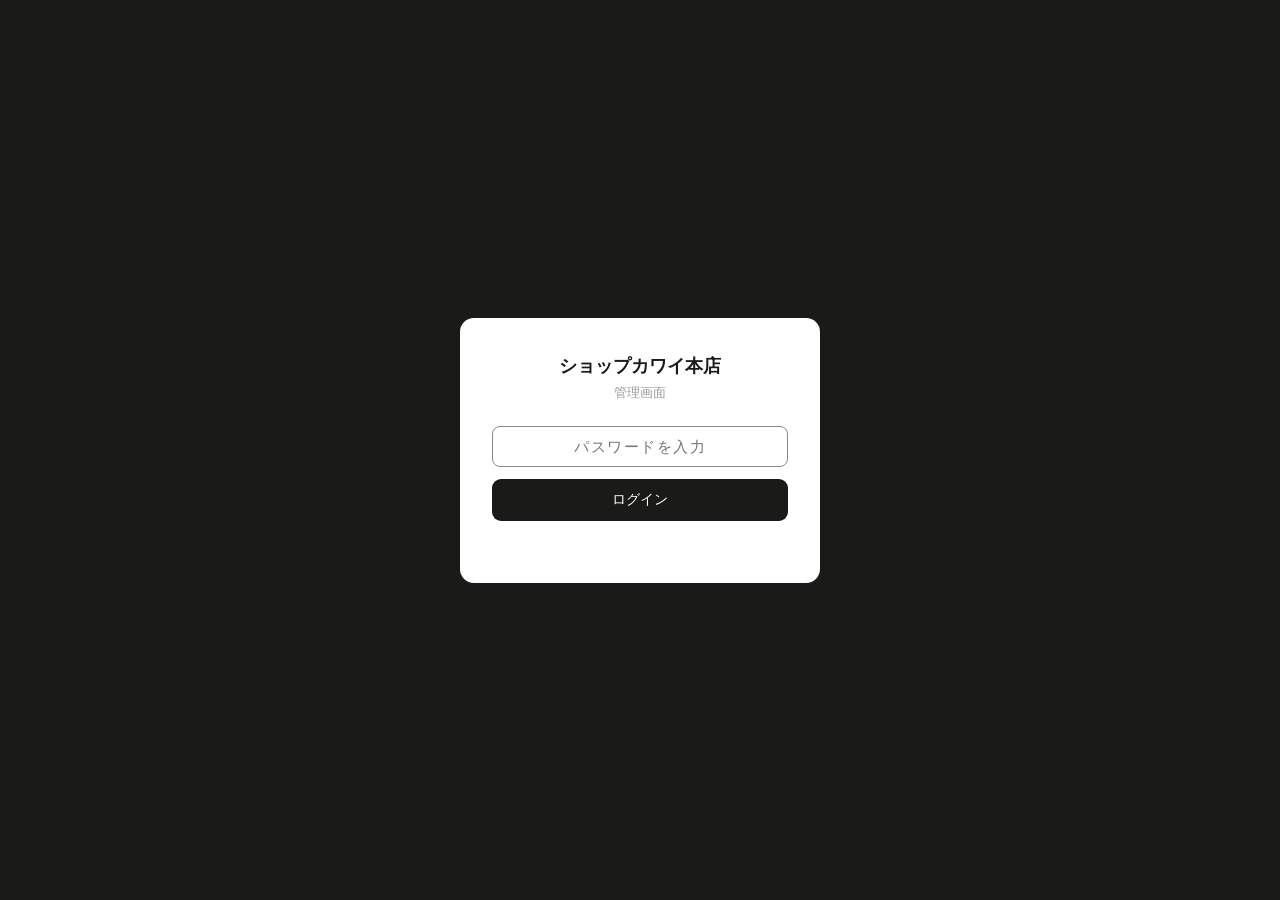
==== commit 506cae12: "Add files via upload" ====
--- a/admin.html
+++ b/admin.html
@@ -6,7 +6,17 @@
 <title>管理画面 - ショップカワイ本店</title>
 <link rel="stylesheet" href="common.css">
 <style>
-/* ========== 管理画面固有 ========== */
+/* ========== パスワード保護 ========== */
+.pw-overlay{position:fixed;inset:0;background:#1a1a18;z-index:9999;display:flex;align-items:center;justify-content:center;padding:20px}
+.pw-box{background:#fff;border-radius:14px;padding:36px 32px;width:100%;max-width:360px;text-align:center}
+.pw-logo{font-size:18px;font-weight:600;color:#1a1a18;margin-bottom:6px}
+.pw-sub{font-size:13px;color:#999;margin-bottom:24px}
+.pw-input{width:100%;padding:11px 14px;border:1px solid #d8d8d4;border-radius:8px;font-size:15px;color:#1a1a18;background:#fff;outline:none;text-align:center;letter-spacing:.1em;margin-bottom:12px}
+.pw-input:focus{border-color:#888}
+.pw-input.error{border-color:#e24b4a;background:#fdf5f5}
+.pw-btn{width:100%;padding:12px;background:#1a1a18;color:#fff;border:none;border-radius:9px;font-size:14px;font-weight:500;cursor:pointer}
+.pw-btn:hover{opacity:.85}
+.pw-error{font-size:12px;color:#e24b4a;margin-top:8px;min-height:18px}
 .admin-site-header{background:#1a1a18;padding:13px 20px;display:flex;align-items:center;justify-content:space-between}
 .admin-logo-wrap{display:flex;align-items:center;gap:8px}
 .admin-logo{font-size:18px;font-weight:600;color:#fff;letter-spacing:.02em}
@@ -99,6 +109,20 @@
 </style>
 </head>
 <body>
+
+<!-- ===== パスワード入力画面 ===== -->
+<div class="pw-overlay" id="pw-overlay">
+  <div class="pw-box">
+    <div class="pw-logo">ショップカワイ本店</div>
+    <div class="pw-sub">管理画面</div>
+    <input class="pw-input" type="password" id="pw-input" placeholder="パスワードを入力"
+      onkeydown="if(event.key==='Enter')checkPassword()">
+    <button class="pw-btn" onclick="checkPassword()">ログイン</button>
+    <div class="pw-error" id="pw-error"></div>
+  </div>
+</div>
+
+<div id="admin-body" style="display:none">
 
 <header class="admin-site-header">
   <div class="admin-logo-wrap">
@@ -245,6 +269,30 @@
           <input class="form-input" id="contact-email-input" placeholder="your@email.com または Formspree URL" style="max-width:400px">
         </div>
         <button class="btn primary" onclick="saveContactEmail()">保存</button>
+      </div>
+    </div>
+    <div class="settings-card">
+      <div class="settings-card-header"><span class="settings-card-title">フォーム上部メッセージ</span></div>
+      <div class="settings-card-body">
+        <div class="form-group">
+          <label class="form-label">フォームの上に表示する説明文</label>
+          <textarea class="form-input" id="contact-intro-input" rows="3" placeholder="以下のフォームにご入力のうえ、送信してください。&#10;通常2〜3営業日以内にご返答いたします。" style="resize:vertical"></textarea>
+        </div>
+        <button class="btn primary" onclick="saveContactIntro()">保存</button>
+      </div>
+    </div>
+    <div class="settings-card">
+      <div class="settings-card-header"><span class="settings-card-title">送信完了メッセージ</span></div>
+      <div class="settings-card-body">
+        <div class="form-group">
+          <label class="form-label">タイトル</label>
+          <input class="form-input" id="contact-sent-title-input" placeholder="お問い合わせを受け付けました" style="max-width:400px">
+        </div>
+        <div class="form-group">
+          <label class="form-label">本文</label>
+          <textarea class="form-input" id="contact-sent-body-input" rows="3" placeholder="ご連絡いただきありがとうございます。&#10;2〜3営業日以内にご返答いたします。" style="resize:vertical"></textarea>
+        </div>
+        <button class="btn primary" onclick="saveContactSentMessage()">保存</button>
       </div>
     </div>
     <div class="settings-card">
@@ -711,6 +759,11 @@
   contactFields = SK.loadContactFields();
   const email = SK.loadContactEmail();
   document.getElementById('contact-email-input').value = email;
+  const intro = SK.load('skContactIntro', () => '以下のフォームにご入力のうえ、送信してください。\n通常2〜3営業日以内にご返答いたします。');
+  document.getElementById('contact-intro-input').value = intro;
+  const sentMsg = SK.load('skContactSentMessage', () => ({ title: 'お問い合わせを受け付けました', body: 'ご連絡いただきありがとうございます。\n2〜3営業日以内にご返答いたします。' }));
+  document.getElementById('contact-sent-title-input').value = sentMsg.title || '';
+  document.getElementById('contact-sent-body-input').value = sentMsg.body || '';
   const el = document.getElementById('contact-fields-list');
   if(!contactFields.length){ el.innerHTML='<div style="color:#bbb;font-size:13px">項目がありません</div>'; return; }
   const typeLabels = {text:'テキスト',email:'メール',tel:'電話番号',textarea:'テキスト（複数行）'};
@@ -727,6 +780,20 @@
   SK.saveContactEmail(document.getElementById('contact-email-input').value.trim());
   alert('送信先メールアドレスを保存しました');
 }
+function saveContactIntro() {
+  const text = document.getElementById('contact-intro-input').value.trim()
+    || '以下のフォームにご入力のうえ、送信してください。\n通常2〜3営業日以内にご返答いたします。';
+  SK.save('skContactIntro', text);
+  alert('フォーム上部メッセージを保存しました');
+}
+function saveContactSentMessage() {
+  const msg = {
+    title: document.getElementById('contact-sent-title-input').value.trim() || 'お問い合わせを受け付けました',
+    body:  document.getElementById('contact-sent-body-input').value.trim()  || 'ご連絡いただきありがとうございます。\n2〜3営業日以内にご返答いたします。',
+  };
+  SK.save('skContactSentMessage', msg);
+  alert('送信完了メッセージを保存しました');
+}
 function openContactFieldModal(id) {
   editingCfId=id;
   document.getElementById('contact-field-modal-title').textContent=id?'項目を編集':'項目を追加';
@@ -752,5 +819,44 @@
 // ============================================================
 renderAdmin();
 </script>
+</div><!-- /#admin-body -->
+
+<script>
+// ============================================================
+// パスワード保護
+// ★ パスワードをここに設定してください（英数字推奨）
+// ============================================================
+const ADMIN_PASSWORD = '8484kawai2026';
+
+// セッション中はパスワード済みとして保持
+const SESSION_KEY = 'skAdminAuth';
+
+function checkPassword() {
+  const input = document.getElementById('pw-input').value;
+  if (input === ADMIN_PASSWORD) {
+    sessionStorage.setItem(SESSION_KEY, '1');
+    document.getElementById('pw-overlay').style.display = 'none';
+    document.getElementById('admin-body').style.display = 'block';
+    document.getElementById('pw-error').textContent = '';
+  } else {
+    const inputEl = document.getElementById('pw-input');
+    inputEl.classList.add('error');
+    document.getElementById('pw-error').textContent = 'パスワードが違います';
+    inputEl.value = '';
+    inputEl.focus();
+    setTimeout(() => inputEl.classList.remove('error'), 1500);
+  }
+}
+
+// ページを開いた時にセッションチェック
+(function() {
+  if (sessionStorage.getItem(SESSION_KEY) === '1') {
+    document.getElementById('pw-overlay').style.display = 'none';
+    document.getElementById('admin-body').style.display = 'block';
+  } else {
+    setTimeout(() => document.getElementById('pw-input').focus(), 100);
+  }
+})();
+</script>
 </body>
 </html>
